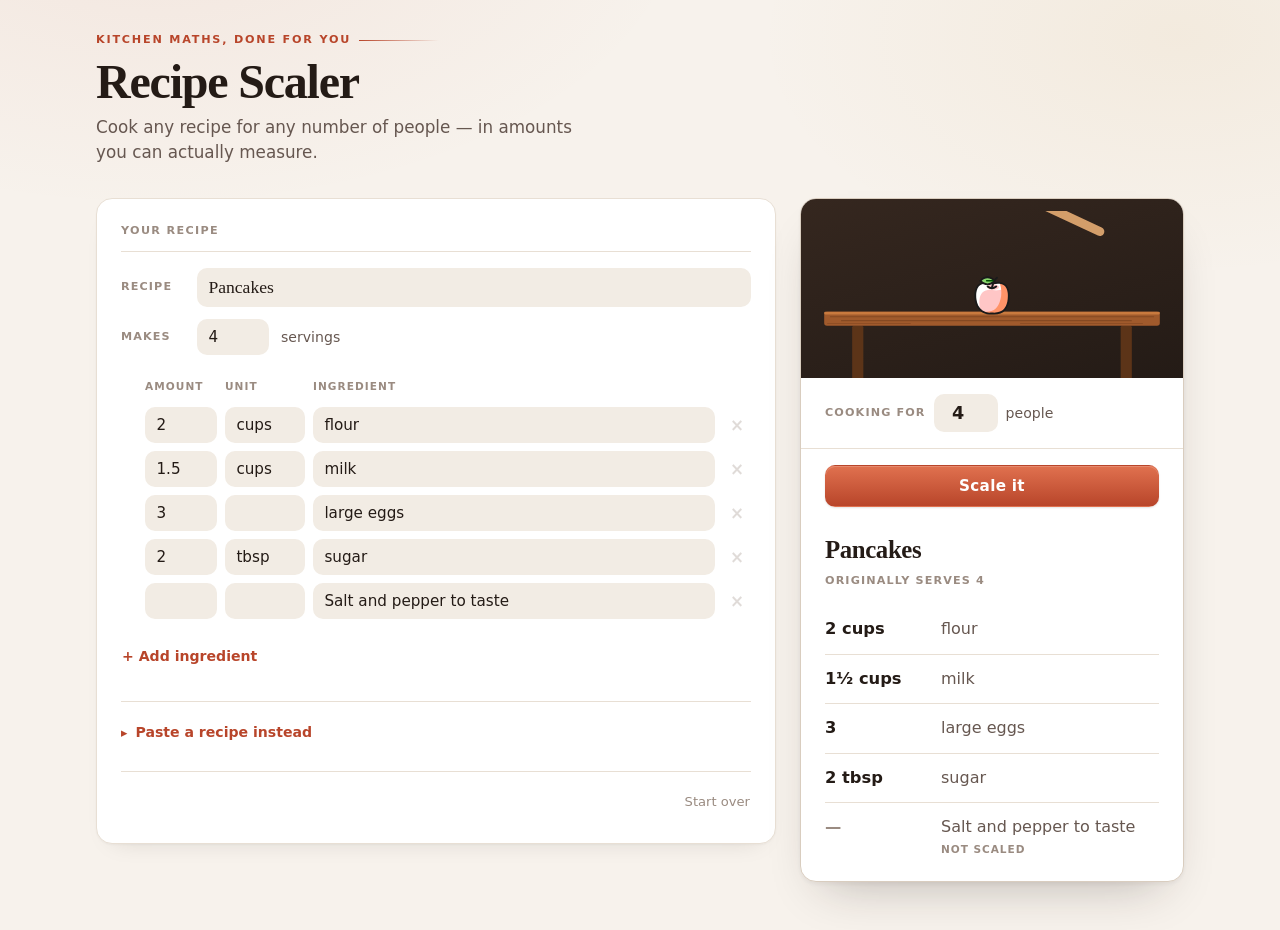
==== index.html @ b58b90b7 "Add scale animation and richer styling" ====
<!DOCTYPE html>
<html lang="en">
  <head>
    <meta charset="UTF-8" />
    <!-- Tells phones to use their real screen width instead of pretending to be a desktop -->
    <meta name="viewport" content="width=device-width, initial-scale=1.0" />
    <title>Recipe Scaler</title>
    <link rel="stylesheet" href="style.css" />
  </head>

  <body>
    <header class="page-header">
      <p class="eyebrow">Kitchen maths, done for you</p>
      <h1>Recipe Scaler</h1>
      <p class="lede">
        Cook any recipe for any number of people — in amounts you can actually measure.
      </p>
    </header>

    <!-- Two columns on a wide screen: the recipe you're editing on the left,
         the scaled result on the right where it stays in view while you type.
         Stacks to one column on a phone. -->
    <main class="workspace">
      <!-- ============ LEFT: the recipe you're working on ============ -->
      <div class="column-work">
        <section id="editor" class="panel">
          <div class="panel-head">
            <h2 class="section-label">Your recipe</h2>
          </div>

          <!-- Filled in by script.js after a paste is read, e.g. "Read 9 of
               10 lines. Check the marked one." Empty until then. -->
          <p id="review-notice"></p>

          <div class="editor-field">
            <label for="recipe-name">Recipe</label>
            <input type="text" id="recipe-name" placeholder="Untitled recipe" />
          </div>

          <div class="editor-field">
            <label for="recipe-servings">Makes</label>
            <input type="number" id="recipe-servings" min="1" />
            <span class="field-suffix">servings</span>
            <!-- Chunk 10: filled in by script.js when this box is blank, zero,
                 negative, or not a number. Empty the rest of the time. -->
            <span id="recipe-servings-message" class="field-message"></span>
          </div>

          <!-- Column headings for the rows script.js draws below. Static
               markup because they never change, while the rows themselves get
               redrawn constantly. aria-hidden because every generated input
               carries its own aria-label. -->
          <div class="ingredient-heads" aria-hidden="true">
            <span>Amount</span>
            <span>Unit</span>
            <span>Ingredient</span>
          </div>

          <!-- Filled in by script.js with one row per ingredient -->
          <div id="ingredient-rows"></div>

          <button type="button" id="add-ingredient-button" class="button-quiet">
            + Add ingredient
          </button>

          <!-- Region 1 in PLAN.md's flow, folded away by default. It used to
               be a large permanently-open textarea at the top of the page —
               the biggest and emptiest thing on screen, above the content it
               feeds. <details> is plain HTML, so this needs no JavaScript. -->
          <details class="paste-drawer" id="paste-area">
            <summary>Paste a recipe instead</summary>
            <div class="paste-drawer-body">
              <p class="hint">
                Paste an ingredient list and each line becomes a row above.
                Anything it can't read is flagged, never dropped.
              </p>
              <textarea
                id="paste-textarea"
                rows="7"
                placeholder="2 cups flour&#10;1 1/2 cups whole milk&#10;3 large eggs&#10;Salt and pepper to taste"
              ></textarea>
              <div class="paste-buttons">
                <!-- "Read recipe" is the primary action. "Paste from
                     clipboard" is only a shortcut and may not work at all
                     over file://, so it deliberately looks secondary. -->
                <button type="button" id="read-recipe-button">Read recipe</button>
                <button type="button" id="paste-button" class="button-secondary">
                  Paste from clipboard
                </button>
              </div>
            </div>
          </details>

          <!-- Deliberately last and styled quietly: the one irreversible
               action on the page shouldn't sit where the eye lands first. -->
          <div class="danger-zone">
            <button type="button" id="reset-button" class="button-danger">
              Start over
            </button>
          </div>
        </section>
      </div>

      <!-- ============ RIGHT: the scaled result ============ -->
      <div class="column-result">
        <section id="scale-output" class="panel panel-result">
          <!-- ---------- The animated scene ----------
               One apple on a table becomes a tableful. It's the app's whole
               idea in one picture, and it plays when "Scale it" is pressed.

               Everything below is plain SVG plus CSS keyframes — no
               animation library. The original sketch for this used GSAP from
               a CDN, but CLAUDE.md rules out frameworks precisely because
               every line has to be explainable out loud, and a timeline
               library would be a black box. The moving parts are just three
               keyframe animations (pop, flash, stir) started by adding one
               class; see .is-scaling in style.css.

               --i on each apple is its position in the stagger. CSS
               multiplies it by a step to work out that apple's delay, so the
               table fills in one by one rather than all at once. -->
          <div class="result-stage" aria-hidden="true">
            <svg viewBox="80 140 640 300" class="scene" role="presentation">
              <defs>
                <!-- Artwork only. These path strings are the drawn shape of
                     an apple — nothing here is logic. -->
                <g id="apple">
                  <g transform="scale(0.08) translate(-518, -764)">
                    <path d="M543.74 255c210.2-42.94 322.79 28.73 346.37 214C904.38 652.15 874 930.76 563 930.76q-35.73-0.9-108.27 0C178.08 903 132.15 652.15 146.43 469 170 283.73 282.6 212.06 492.8 255c5.86 1.49 15.78 1.55 20.37 0 14.83 1.54 24.71 1.48 30.57 0z" fill="#FFFFFF" />
                    <path d="M885.45 439.64q2.73 14.16 4.66 29.34C904.38 652.15 874 930.76 563 930.76q-35.73-0.9-108.27 0c-88.34-8.86-153.15-40.47-200-85.36-20.43-72.24-23.51-150.22-18.17-218.74 23.58-185.26 136.17-256.93 346.37-214 5.86 1.49 15.78 1.55 20.37 0 14.78 1.55 24.7 1.49 30.56 0 110.33-22.54 193.77-13.5 251.57 27z" fill="#FFC6C6" />
                    <path d="M687.43 244.66c118.81 12.08 185.2 87 202.68 224.32C904.38 652.15 874 930.76 563 930.76q-35.73-0.9-108.27 0c-58-5.82-105.92-21.46-145.22-44.24 223.8 24.26 333.76-44.77 395.87-262.59 32.82-115.12 28.75-256-18-379.27z" fill="#FF9368" />
                    <path d="M405.59 339.46a135.21 61.95 0 1 0 270.42 0 135.21 61.95 0 1 0-270.42 0Z" fill="#FFC6C6" />
                    <path d="M453.84 951.26l-1.15-0.12c-68.87-6.91-128.3-27.68-176.65-61.74C233 859 198.34 818 173.14 767.27c-50.37-101.34-53.43-219-47.13-299.87l0.1-1c5.83-45.76 17.1-85.6 33.52-118.42 17-33.9 39.88-61.34 68.11-81.56 31.69-22.69 70.78-36.75 116.17-41.8 44.05-4.9 95.52-1.43 153 10.31l0.93 0.21a31.48 31.48 0 0 0 9.21 0.31l3.82-1.29 4.45 0.47c17.13 1.79 22.49 0.75 23.4 0.52l0.93-0.21c57.46-11.74 108.94-15.21 153-10.31 45.39 5 84.47 19.11 116.17 41.8 28.18 20.21 51.13 47.65 68.09 81.57 16.41 32.81 27.69 72.65 33.52 118.42l0.1 1c9.32 119.51 0.32 283.71-95.45 387.23C755.77 918.74 671 951.24 563 951.24h-0.52c-23.45-0.59-59.62-0.59-107.5 0zM518 909.84c18.15 0 33.27 0.15 45.25 0.45 50.49 0 95.42-7.82 133.56-23.18 34.28-13.8 63.95-34.09 88.19-60.3 47.27-51.1 100.32-154.3 84.72-355.73-5.26-41-15.17-76.21-29.45-104.77-13.94-27.88-32.56-50.31-55.27-66.58-25.92-18.56-58.51-30.13-96.85-34.4-39.7-4.42-86.76-1.17-139.87 9.65-8 1.92-18.5 2.15-33.69 0.73a70 70 0 0 1-26.22-0.73c-53.12-10.82-100.18-14.07-139.88-9.65-38.34 4.26-70.93 15.84-96.85 34.4-22.76 16.3-41.38 38.7-55.33 66.58-14.29 28.56-24.2 63.81-29.45 104.77-3.8 49.11-2.73 96.45 3.17 140.73 6.89 51.73 20.3 97.9 39.85 137.23 47.26 95.07 130 149.31 245.83 161.24 23.58-0.28 44.41-0.44 62.29-0.44z" fill="#1a1a1a" />
                    <path d="M516.59 388.26c-36.82 0-73.57-14.47-109.24-43a22.53 22.53 0 1 1 28.15-35.18c55.32 44.27 106.86 44.27 162.18 0a22.53 22.53 0 1 1 28.15 35.18c-35.66 28.53-72.42 43-109.24 43z" fill="#1a1a1a" />
                    <path d="M518.28 363.59a22.55 22.55 0 0 1-21.66-28.77c32.47-112.64 71.48-185.13 119.27-221.62a22.53 22.53 0 1 1 27.35 35.8c-39.27 30-74 96.71-103.32 198.29a22.54 22.54 0 0 1-21.64 16.3z" fill="#1a1a1a" />
                    <path d="M412.75 277.52q87.12 0 157.75-78.84-70.63-78.84-157.75-78.84T255 198.68q70.62 78.84 157.75 78.84z" fill="#89D66D" />
                    <path d="M416.86 298c-63.88 0-122.09-28.82-173-85.66l-12.24-13.67L243.85 185c50.92-56.84 109.12-85.65 173-85.65s122.09 28.82 173 85.65l12.24 13.67-12.24 13.67C538.95 269.18 480.74 298 416.86 298z m-129.48-99.32c17.84 17.55 36.49 31.25 55.63 40.81a164.13 164.13 0 0 0 147.69 0c19.14-9.57 37.79-23.26 55.63-40.81-17.84-17.55-36.49-31.25-55.63-40.81a164.13 164.13 0 0 0-147.69 0c-19.13 9.56-37.79 23.25-55.63 40.81z" fill="#1a1a1a" />
                    <path d="M396.72 182.16h143.35a15.36 15.36 0 0 1 15.36 15.36 15.36 15.36 0 0 1-15.36 15.36H396.72a15.36 15.36 0 0 1-15.36-15.36 15.36 15.36 0 0 1 15.36-15.36z" fill="#015200" />
                  </g>
                </g>

                <!-- A four-pointed sparkle, drawn with curves so the points
                     taper rather than coming to hard corners. -->
                <g id="sparkle-asset">
                  <path d="M 0,-15 Q 2,-2 15,0 Q 2,2 0,15 Q -2,2 -15,0 Q -2,-2 0,-15 Z" fill="#F5C24C" />
                </g>
              </defs>

              <!-- The table the apples sit on -->
              <g id="table">
                <rect x="150" y="345" width="20" height="100" rx="3" fill="#5c3418" />
                <rect x="630" y="345" width="20" height="100" rx="3" fill="#5c3418" />
                <rect x="100" y="320" width="600" height="25" rx="5" fill="#a05a2c" />
                <rect x="110" y="328" width="580" height="2" rx="1" fill="#733e1c" opacity="0.6" />
                <rect x="130" y="335" width="520" height="2" rx="1" fill="#733e1c" opacity="0.6" />
                <rect x="105" y="340" width="150" height="2" rx="1" fill="#733e1c" opacity="0.4" />
                <rect x="450" y="340" width="220" height="2" rx="1" fill="#733e1c" opacity="0.4" />
                <rect x="100" y="320" width="600" height="5" rx="2" fill="#c97a3e" />
              </g>

              <!-- The apples that appear when the recipe is scaled up.
                   Each is two nested groups on purpose: the outer one holds
                   the position (an SVG transform attribute), the inner one is
                   what CSS scales. A CSS transform would otherwise replace
                   the positioning transform outright and stack every apple at
                   the origin. -->
              <g id="cloned-items">
                <g transform="translate(200, 315)"><g class="pop" style="--i: 0"><use href="#apple" /></g></g>
                <g transform="translate(280, 315)"><g class="pop" style="--i: 3"><use href="#apple" /></g></g>
                <g transform="translate(360, 315)"><g class="pop" style="--i: 6"><use href="#apple" /></g></g>
                <g transform="translate(440, 315)"><g class="pop" style="--i: 1"><use href="#apple" /></g></g>
                <g transform="translate(520, 315)"><g class="pop" style="--i: 8"><use href="#apple" /></g></g>
                <g transform="translate(600, 315)"><g class="pop" style="--i: 4"><use href="#apple" /></g></g>
                <g transform="translate(240, 280)"><g class="pop" style="--i: 9"><use href="#apple" /></g></g>
                <g transform="translate(320, 280)"><g class="pop" style="--i: 2"><use href="#apple" /></g></g>
                <g transform="translate(480, 280)"><g class="pop" style="--i: 7"><use href="#apple" /></g></g>
                <g transform="translate(560, 280)"><g class="pop" style="--i: 5"><use href="#apple" /></g></g>
              </g>

              <!-- Sparkles, scattered above the table -->
              <g id="sparkles-container">
                <g transform="translate(250, 220)"><g class="sparkle" style="--i: 0"><use href="#sparkle-asset" /></g></g>
                <g transform="translate(350, 180)"><g class="sparkle" style="--i: 3"><use href="#sparkle-asset" /></g></g>
                <g transform="translate(450, 200)"><g class="sparkle" style="--i: 1"><use href="#sparkle-asset" /></g></g>
                <g transform="translate(550, 170)"><g class="sparkle" style="--i: 4"><use href="#sparkle-asset" /></g></g>
                <g transform="translate(310, 250)"><g class="sparkle" style="--i: 2"><use href="#sparkle-asset" /></g></g>
              </g>

              <!-- The one apple that's always there, before any scaling -->
              <g transform="translate(400, 310)">
                <use href="#apple" />
              </g>

              <!-- The spoon that swings across as the apples appear -->
              <g transform="translate(600, 180)">
                <g class="stir">
                  <rect x="-180" y="-8" width="180" height="16" rx="8" fill="#d39e6a" />
                  <ellipse cx="-200" cy="0" rx="35" ry="22" fill="#c48b56" />
                  <ellipse cx="-200" cy="0" rx="25" ry="14" fill="#a67142" />
                </g>
              </g>
            </svg>
          </div>

          <div class="scale-control">
            <label for="servings-wanted">Cooking for</label>
            <input type="number" id="servings-wanted" value="4" min="1" />
            <span class="field-suffix">people</span>
            <!-- Filled in by script.js with something like "×1.5", and left
                 empty when the multiplier is exactly 1. -->
            <span id="multiplier-display"></span>
          </div>

          <!-- Chunk 10: filled in by script.js when the box above is blank,
               zero, negative, or not a number. Empty the rest of the time. -->
          <p id="servings-wanted-message" class="field-message"></p>

          <!-- Amounts already update live as you type. This replays the
               scene and re-deals the list, so there's a deliberate moment
               where the change is shown rather than just happening. -->
          <div class="scale-action">
            <button type="button" id="scale-button">Scale it</button>
          </div>

          <!-- Starts empty on purpose. script.js fills this in. -->
          <div id="recipe"></div>
        </section>
      </div>
    </main>

    <!-- Loaded at the end of the body so the HTML above already exists when the script runs -->
    <script src="script.js"></script>
  </body>
</html>
---- style.css ----
/* ============================================================
   Recipe Scaler
   ------------------------------------------------------------
   Design intent: a warm editorial kitchen tool.

   Four ideas drive the sheet:

   1. The result is the product. It gets its own column, stays in
      view while you edit, and carries the most weight on the page.
   2. Chrome recedes. Inputs are filled rather than outlined, so
      twenty boxes don't shout at once.
   3. Colour means something. Terracotta is for the primary action
      and the live result. Everything structural is warm neutral,
      so the accent still registers when it appears.
   4. The scale animation is CSS only. No animation library — see
      the ANIMATION section at the bottom.
   ============================================================ */

:root {
  /* --- Ink: warm near-black, never a cold grey --- */
  --ink: #241b16;
  --ink-2: #665750;
  --ink-3: #9a8b81;

  /* --- Surfaces --- */
  --paper: #f7f2ec;
  --surface: #ffffff;
  --fill: #f2ece4;
  --fill-hover: #ece4da;

  /* --- The dark panel the animation plays on --- */
  --stage: #241b16;
  --stage-2: #35271f;

  /* --- Structure --- */
  --hairline: #e8dfd4;
  --hairline-2: #d9cdbf;

  /* --- Accent --- */
  --accent: #b8452a;
  --accent-deep: #93341e;
  --accent-glow: #e0714f;
  --accent-wash: #f9e8e2;

  /* --- Flag: a parser line needing a look. Amber, never red. --- */
  --flag: #bb8626;
  --flag-wash: #fdf5e6;
  --flag-ink: #77521a;

  /* --- Type --- */
  --serif: "Iowan Old Style", Georgia, "Times New Roman", serif;
  --sans: system-ui, -apple-system, "Segoe UI", Roboto, sans-serif;
  --mono: ui-monospace, "SF Mono", Menlo, Consolas, monospace;

  /* --- Rhythm --- */
  --s1: 0.25rem;
  --s2: 0.5rem;
  --s3: 0.75rem;
  --s4: 1rem;
  --s5: 1.5rem;
  --s6: 2rem;
  --s7: 3rem;

  --r: 10px;
  --r-lg: 16px;
}

*,
*::before,
*::after {
  box-sizing: border-box;
}

body {
  margin: 0;
  padding: var(--s6) var(--s5) var(--s7);
  font-family: var(--sans);
  font-size: 1rem;
  line-height: 1.5;
  color: var(--ink);
  /* Two very soft washes over the paper colour, so the background
     has some depth instead of reading as one flat fill. */
  background:
    radial-gradient(900px 500px at 12% -10%, rgba(184, 69, 42, 0.07), transparent 60%),
    radial-gradient(700px 400px at 92% 4%, rgba(187, 134, 38, 0.07), transparent 60%),
    var(--paper);
  background-attachment: fixed;
  min-height: 100vh;
  -webkit-font-smoothing: antialiased;
  text-rendering: optimizeLegibility;
}

/* ---------- Header ----------
   Left aligned to the workspace. Centred headings over
   left-aligned content is a common tell of a page that was styled
   rather than designed. */

.page-header {
  max-width: 68rem;
  margin: 0 auto var(--s6);
}

.eyebrow {
  margin: 0 0 var(--s2);
  font-size: 0.7rem;
  font-weight: 700;
  letter-spacing: 0.16em;
  text-transform: uppercase;
  color: var(--accent);
  display: flex;
  align-items: center;
  gap: var(--s2);
}

/* A short rule beside the eyebrow — a small piece of structure
   that makes the header feel composed rather than stacked. */
.eyebrow::after {
  content: "";
  flex: 1;
  max-width: 5rem;
  height: 1px;
  background: linear-gradient(to right, var(--accent), transparent);
}

h1 {
  font-family: var(--serif);
  font-size: clamp(2.1rem, 5vw, 3rem);
  font-weight: 600;
  letter-spacing: -0.025em;
  line-height: 1.05;
  color: var(--ink);
  margin: 0 0 var(--s2);
}

.lede {
  margin: 0;
  color: var(--ink-2);
  font-size: 1.05rem;
  max-width: 32rem;
}

/* ============================================================
   WORKSPACE
   ============================================================ */

.workspace {
  max-width: 68rem;
  margin: 0 auto;
  display: grid;
  grid-template-columns: minmax(0, 1fr) 24rem;
  gap: var(--s5);
  align-items: start;
}

.panel {
  background: var(--surface);
  border: 1px solid var(--hairline);
  border-radius: var(--r-lg);
  padding: var(--s5);
  box-shadow: 0 1px 2px rgba(36, 27, 22, 0.03),
    0 12px 24px -18px rgba(36, 27, 22, 0.18);
}

.section-label {
  font-family: var(--sans);
  font-size: 0.7rem;
  font-weight: 700;
  letter-spacing: 0.12em;
  text-transform: uppercase;
  color: var(--ink-3);
  margin: 0;
}

.panel-head {
  display: flex;
  align-items: baseline;
  justify-content: space-between;
  gap: var(--s3);
  margin-bottom: var(--s4);
  padding-bottom: var(--s3);
  border-bottom: 1px solid var(--hairline);
}

/* ============================================================
   FORM CONTROLS — filled, not outlined
   ============================================================ */

input[type="text"],
input[type="number"],
textarea {
  font-family: inherit;
  font-size: 0.95rem;
  color: var(--ink);
  background: var(--fill);
  border: 1px solid transparent;
  border-radius: var(--r);
  padding: 0.5rem 0.65rem;
  transition: background-color 0.14s ease, border-color 0.14s ease,
    box-shadow 0.14s ease;
}

input[type="text"]:hover,
input[type="number"]:hover,
textarea:hover {
  background: var(--fill-hover);
}

input:focus,
textarea:focus {
  outline: none;
  background: var(--surface);
  border-color: var(--accent);
  box-shadow: 0 0 0 3px var(--accent-wash);
}

::placeholder {
  color: var(--ink-3);
  opacity: 1;
}

/* ============================================================
   BUTTONS — four weights, so intent reads at a glance
   ============================================================ */

button {
  font-family: inherit;
  font-size: 0.9rem;
  font-weight: 600;
  border-radius: var(--r);
  border: 1px solid transparent;
  padding: 0.55rem 1rem;
  cursor: pointer;
  color: #fff;
  background: linear-gradient(180deg, var(--accent-glow), var(--accent));
  box-shadow: 0 1px 2px rgba(36, 27, 22, 0.12),
    inset 0 1px 0 rgba(255, 255, 255, 0.18);
  min-height: 42px;
  transition: filter 0.14s ease, transform 0.08s ease, background 0.14s ease,
    color 0.14s ease, border-color 0.14s ease;
}

button:hover {
  filter: brightness(0.94);
}

/* A press that moves. Small, but it makes the whole page feel
   responsive rather than static. */
button:active {
  transform: translateY(1px);
}

button:focus-visible {
  outline: none;
  box-shadow: 0 0 0 3px var(--accent-wash);
}

.button-secondary {
  background: transparent;
  color: var(--ink-2);
  border-color: var(--hairline-2);
  box-shadow: none;
}

.button-secondary:hover {
  background: var(--fill);
  color: var(--ink);
  filter: none;
}

.button-quiet {
  background: transparent;
  color: var(--accent);
  border-color: transparent;
  padding-inline: 0;
  font-size: 0.88rem;
  box-shadow: none;
}

.button-quiet:hover {
  background: transparent;
  filter: none;
  color: var(--accent-deep);
  text-decoration: underline;
  text-underline-offset: 3px;
}

.button-danger {
  background: transparent;
  color: var(--ink-3);
  border-color: transparent;
  font-weight: 500;
  font-size: 0.82rem;
  padding-inline: 0;
  min-height: auto;
  box-shadow: none;
}

.button-danger:hover {
  background: transparent;
  filter: none;
  color: var(--accent);
  text-decoration: underline;
  text-underline-offset: 3px;
}

/* ============================================================
   EDITOR
   ============================================================ */

#review-notice {
  margin: 0 0 var(--s4);
  padding: var(--s3);
  background: var(--flag-wash);
  border-left: 3px solid var(--flag);
  border-radius: 0 var(--r) var(--r) 0;
  font-size: 0.88rem;
  color: var(--flag-ink);
}

#review-notice:empty {
  display: none;
}

.editor-field {
  display: flex;
  align-items: center;
  flex-wrap: wrap;
  gap: var(--s3);
  margin-bottom: var(--s3);
}

.editor-field label {
  flex: none;
  width: 4rem;
  font-size: 0.7rem;
  font-weight: 700;
  letter-spacing: 0.1em;
  text-transform: uppercase;
  color: var(--ink-3);
}

#recipe-name {
  flex: 1;
  min-width: 10rem;
  font-family: var(--serif);
  font-size: 1.1rem;
}

#recipe-servings {
  width: 4.5rem;
}

.field-suffix {
  font-size: 0.88rem;
  color: var(--ink-2);
}

.field-message {
  font-size: 0.85rem;
  color: var(--flag-ink);
  flex-basis: 100%;
  margin: 0;
}

.field-message:empty {
  display: none;
}

/* ---------- Ingredient rows ----------
   Five columns: a gutter for the flag, then amount / unit /
   ingredient / delete. Each child is placed into an explicit
   column rather than left to auto-flow, because script.js appends
   the flag mark after the delete button — with auto-flow it would
   land in a sixth cell and wrap onto its own line. */

.ingredient-heads,
.ingredient-row {
  display: grid;
  grid-template-columns: 1rem 4.5rem 5rem minmax(0, 1fr) 1.75rem;
  gap: var(--s2);
  align-items: center;
}

.ingredient-heads {
  margin: var(--s5) 0 var(--s2);
  font-size: 0.66rem;
  font-weight: 700;
  letter-spacing: 0.1em;
  text-transform: uppercase;
  color: var(--ink-3);
}

.ingredient-heads span:nth-child(1) { grid-column: 2; }
.ingredient-heads span:nth-child(2) { grid-column: 3; }
.ingredient-heads span:nth-child(3) { grid-column: 4; }

.ingredient-row {
  padding: var(--s1) 0;
  border-radius: var(--r);
}

.ingredient-row .amount-input { grid-column: 2; }
.ingredient-row .unit-input   { grid-column: 3; }
.ingredient-row .name-input   { grid-column: 4; }
.ingredient-row > button      { grid-column: 5; }
.ingredient-row .unparsed-mark { grid-column: 1; grid-row: 1; }

.ingredient-row input {
  width: 100%;
}

/* On a wide screen the column headings already label these fields,
   so placeholders are redundant — and grey text in an
   intentionally empty amount box (a "to taste" line) reads as an
   unfilled required field, which looks like an error. Hidden here,
   shown again on narrow screens where the headings are gone. */
@media (min-width: 761px) {
  .ingredient-row input::placeholder {
    color: transparent;
  }
}

.unparsed-row {
  background: var(--flag-wash);
}

.unparsed-mark {
  color: var(--flag);
  font-size: 0.9rem;
  text-align: center;
  cursor: default;
}

/* Delete stays faint until the row is hovered, so five ×'s don't
   compete with the fields they sit beside. */
.ingredient-row > button {
  background: none;
  color: var(--ink-3);
  border: none;
  box-shadow: none;
  font-size: 1.05rem;
  line-height: 1;
  padding: 0;
  min-height: 1.75rem;
  height: 1.75rem;
  width: 1.75rem;
  border-radius: 50%;
  opacity: 0.3;
  transition: opacity 0.14s ease, background-color 0.14s ease, color 0.14s ease;
}

.ingredient-row:hover > button,
.ingredient-row > button:focus-visible {
  opacity: 1;
}

.ingredient-row > button:hover {
  background: var(--accent-wash);
  color: var(--accent);
  filter: none;
}

#add-ingredient-button {
  margin-top: var(--s3);
}

/* ---------- Paste drawer ---------- */

.paste-drawer {
  margin-top: var(--s5);
  border-top: 1px solid var(--hairline);
  padding-top: var(--s4);
}

.paste-drawer > summary {
  cursor: pointer;
  font-size: 0.88rem;
  font-weight: 600;
  color: var(--accent);
  list-style: none;
  display: flex;
  align-items: center;
  gap: var(--s2);
  padding: var(--s1) 0;
}

.paste-drawer > summary::-webkit-details-marker {
  display: none;
}

.paste-drawer > summary::before {
  content: "▸";
  font-size: 0.8rem;
  transition: transform 0.16s ease;
}

.paste-drawer[open] > summary::before {
  transform: rotate(90deg);
}

.paste-drawer-body {
  padding-top: var(--s3);
}

.hint {
  margin: 0 0 var(--s3);
  font-size: 0.85rem;
  color: var(--ink-2);
}

#paste-textarea {
  display: block;
  width: 100%;
  min-height: 8rem;
  resize: vertical;
  line-height: 1.55;
  font-family: var(--mono);
  font-size: 0.85rem;
}

.paste-buttons {
  display: flex;
  flex-wrap: wrap;
  gap: var(--s2);
  margin-top: var(--s3);
}

.danger-zone {
  margin-top: var(--s5);
  padding-top: var(--s3);
  border-top: 1px solid var(--hairline);
  text-align: right;
}

/* ============================================================
   RESULT — the hero
   ============================================================ */

.column-result {
  position: sticky;
  top: var(--s5);
}

.panel-result {
  padding: 0;
  overflow: hidden;
  border-color: var(--hairline-2);
  box-shadow: 0 2px 4px rgba(36, 27, 22, 0.05),
    0 24px 48px -24px rgba(36, 27, 22, 0.3);
}

/* ---------- The animated scene ---------- */

.result-stage {
  background: linear-gradient(165deg, var(--stage-2), var(--stage));
  padding: var(--s3) var(--s3) 0;
  /* The table legs run off the bottom edge rather than floating,
     which sits the scene in the panel instead of on it. */
  overflow: hidden;
}

.scene {
  display: block;
  width: 100%;
  height: auto;
}

.scale-control {
  display: flex;
  align-items: center;
  flex-wrap: wrap;
  gap: var(--s2);
  padding: var(--s4) var(--s5);
  background: var(--surface);
  border-bottom: 1px solid var(--hairline);
}

.scale-control label {
  font-size: 0.7rem;
  font-weight: 700;
  letter-spacing: 0.1em;
  text-transform: uppercase;
  color: var(--ink-3);
}

#servings-wanted {
  width: 4rem;
  font-size: 1.1rem;
  font-weight: 600;
  text-align: center;
  background: var(--fill);
}

/* The one number on the page that earns the accent colour. */
#multiplier-display {
  margin-left: auto;
  font-family: var(--serif);
  font-size: 1.15rem;
  font-weight: 600;
  color: var(--accent);
}

#multiplier-display:empty {
  display: none;
}

#servings-wanted-message {
  padding: 0 var(--s5) var(--s3);
}

.scale-action {
  padding: var(--s4) var(--s5) 0;
}

#scale-button {
  width: 100%;
  font-size: 0.95rem;
  letter-spacing: 0.02em;
}

#recipe {
  padding: var(--s5);
}

#recipe h2 {
  font-family: var(--serif);
  font-size: 1.55rem;
  font-weight: 600;
  letter-spacing: -0.015em;
  color: var(--ink);
  margin: 0 0 var(--s1);
}

#recipe > p {
  margin: 0 0 var(--s4);
  font-size: 0.7rem;
  font-weight: 700;
  letter-spacing: 0.1em;
  text-transform: uppercase;
  color: var(--ink-3);
}

#recipe ul {
  list-style: none;
  margin: 0;
  padding: 0;
}

/* Quantity in its own fixed column so every amount lines up down a
   straight edge — the numbers are what you scan for mid-cook. No
   boxes, no borders: you read this, you don't fill it in. */

#recipe li {
  display: grid;
  grid-template-columns: 6.5rem minmax(0, 1fr);
  gap: var(--s3);
  align-items: baseline;
  padding: var(--s3) 0;
  border-bottom: 1px solid var(--hairline);
}

#recipe li:last-child {
  border-bottom: none;
  padding-bottom: 0;
}

#recipe .qty {
  font-weight: 700;
  font-size: 1.02rem;
  color: var(--ink);
  /* Even-width digits, so numbers in adjacent rows stack. */
  font-variant-numeric: tabular-nums;
}

#recipe .qty:empty::before {
  /* Keeps the column from collapsing on lines with nothing to
     measure, so the ingredient names stay aligned. */
  content: "—";
  color: var(--ink-3);
}

#recipe .ing {
  font-size: 1rem;
  color: var(--ink-2);
}

.not-scaled-note {
  display: block;
  font-size: 0.66rem;
  font-weight: 700;
  letter-spacing: 0.09em;
  text-transform: uppercase;
  color: var(--ink-3);
  margin-top: 0.15rem;
}

.empty-state-message {
  margin: 0;
  padding: var(--s6) var(--s4);
  color: var(--ink-3);
  text-align: center;
  font-size: 0.9rem;
}

/* ============================================================
   ANIMATION
   ------------------------------------------------------------
   Plain CSS keyframes, no animation library. script.js adds the
   class .is-scaling to #scale-output and takes it off again about
   1.8s later; everything below hangs off that one class.

   Each animated element carries a --i (its position in the
   stagger) set in the markup. CSS can't count elements itself, so
   the number is multiplied by a step here to work out that
   element's delay.

   Resting state comes first: apples and sparkles are invisible
   until the button is pressed, and the spoon sits raised.
   ============================================================ */

/* transform-box: fill-box makes percentage transform-origins
   resolve against the element's own box rather than the whole SVG
   canvas, which is what lets each apple scale about its own
   centre instead of flying in from the corner. */
.pop,
.sparkle,
.stir {
  transform-box: fill-box;
  transform-origin: center;
}

.pop,
.sparkle {
  opacity: 0;
  transform: scale(0);
}

.stir {
  transform-origin: right center;
  transform: rotate(25deg);
}

/* One apple springing onto the table. The overshoot past 1 is
   what gives it weight — it lands, rather than simply appearing. */
@keyframes apple-pop {
  0% {
    opacity: 0;
    transform: scale(0);
  }
  60% {
    opacity: 1;
    transform: scale(1.18);
  }
  100% {
    opacity: 1;
    transform: scale(1);
  }
}

/* A sparkle flashing on and straight back off, turning a quarter
   turn as it goes. */
@keyframes sparkle-flash {
  0% {
    opacity: 0;
    transform: scale(0) rotate(0deg);
  }
  45% {
    opacity: 1;
    transform: scale(1.3) rotate(60deg);
  }
  100% {
    opacity: 0;
    transform: scale(0) rotate(90deg);
  }
}

/* The spoon sweeping down across the table and settling. */
@keyframes spoon-stir {
  0% {
    transform: rotate(25deg);
  }
  35% {
    transform: rotate(-20deg);
  }
  70% {
    transform: rotate(-4deg);
  }
  100% {
    transform: rotate(-10deg);
  }
}

/* Each ingredient line dealt in from slightly below. */
@keyframes row-deal {
  0% {
    opacity: 0;
    transform: translateY(8px);
  }
  100% {
    opacity: 1;
    transform: translateY(0);
  }
}

/* A single pulse of light around the panel as it lands. */
@keyframes panel-flash {
  0% {
    box-shadow: 0 2px 4px rgba(36, 27, 22, 0.05),
      0 24px 48px -24px rgba(36, 27, 22, 0.3),
      0 0 0 0 rgba(184, 69, 42, 0.35);
  }
  40% {
    box-shadow: 0 2px 4px rgba(36, 27, 22, 0.05),
      0 24px 48px -24px rgba(36, 27, 22, 0.3),
      0 0 0 8px rgba(184, 69, 42, 0);
  }
  100% {
    box-shadow: 0 2px 4px rgba(36, 27, 22, 0.05),
      0 24px 48px -24px rgba(36, 27, 22, 0.3),
      0 0 0 0 rgba(184, 69, 42, 0);
  }
}

/* ---------- What runs when the button is pressed ---------- */

.is-scaling {
  animation: panel-flash 0.9s ease-out;
}

.is-scaling .stir {
  animation: spoon-stir 1.1s cubic-bezier(0.34, 1.3, 0.64, 1) forwards;
}

.is-scaling .pop {
  /* 0.24s of movement, each apple starting 55ms after the last. */
  animation: apple-pop 0.24s cubic-bezier(0.34, 1.56, 0.64, 1) forwards;
  animation-delay: calc(0.2s + var(--i) * 0.055s);
}

.is-scaling .sparkle {
  animation: sparkle-flash 0.42s ease-out forwards;
  animation-delay: calc(0.45s + var(--i) * 0.1s);
}

.is-scaling #recipe li {
  animation: row-deal 0.34s ease-out backwards;
  animation-delay: calc(0.5s + var(--i) * 0.06s);
}

/* ---------- Respecting a system preference ----------
   Some people get motion sick, and every operating system has a
   "reduce motion" setting for exactly that. Honouring it costs
   nothing: the apples still appear, they just stop moving. */

@media (prefers-reduced-motion: reduce) {
  .is-scaling .stir,
  .is-scaling .pop,
  .is-scaling .sparkle,
  .is-scaling #recipe li,
  .is-scaling {
    animation: none;
  }

  .is-scaling .pop {
    opacity: 1;
    transform: scale(1);
  }

  button:active {
    transform: none;
  }
}

/* ============================================================
   NARROW SCREENS
   ============================================================ */

@media (max-width: 980px) {
  .workspace {
    grid-template-columns: minmax(0, 1fr);
  }

  /* On a short viewport a pinned panel would eat most of the
     screen, so it stops being sticky. */
  .column-result {
    position: static;
  }
}

@media (max-width: 760px) {
  body {
    padding: var(--s5) var(--s4) var(--s6);
  }

  .panel {
    padding: var(--s4);
    border-radius: var(--r);
  }

  .panel-result {
    padding: 0;
  }

  .scale-control,
  #recipe,
  .scale-action {
    padding-left: var(--s4);
    padding-right: var(--s4);
  }

  #servings-wanted-message {
    padding-left: var(--s4);
    padding-right: var(--s4);
  }

  /* Column headings can't label fields that are no longer in
     columns, so they go and the placeholders take over. */
  .ingredient-heads {
    display: none;
  }

  .ingredient-row {
    grid-template-columns: 1fr 1fr 1.75rem;
    grid-template-areas:
      "amount unit delete"
      "name   name delete";
    gap: var(--s2);
    padding: var(--s3);
    margin-bottom: var(--s2);
    background: var(--paper);
  }

  .ingredient-row .amount-input { grid-area: amount; }
  .ingredient-row .unit-input   { grid-area: unit; }
  .ingredient-row .name-input   { grid-area: name; }

  .ingredient-row > button {
    grid-area: delete;
    align-self: center;
    /* No hover on a touchscreen, so delete is always visible. */
    opacity: 1;
  }

  .ingredient-row .unparsed-mark {
    grid-column: 1 / -1;
    grid-row: auto;
    text-align: left;
  }

  .editor-field label {
    width: 100%;
  }

  #recipe li {
    grid-template-columns: 5.5rem minmax(0, 1fr);
  }
}
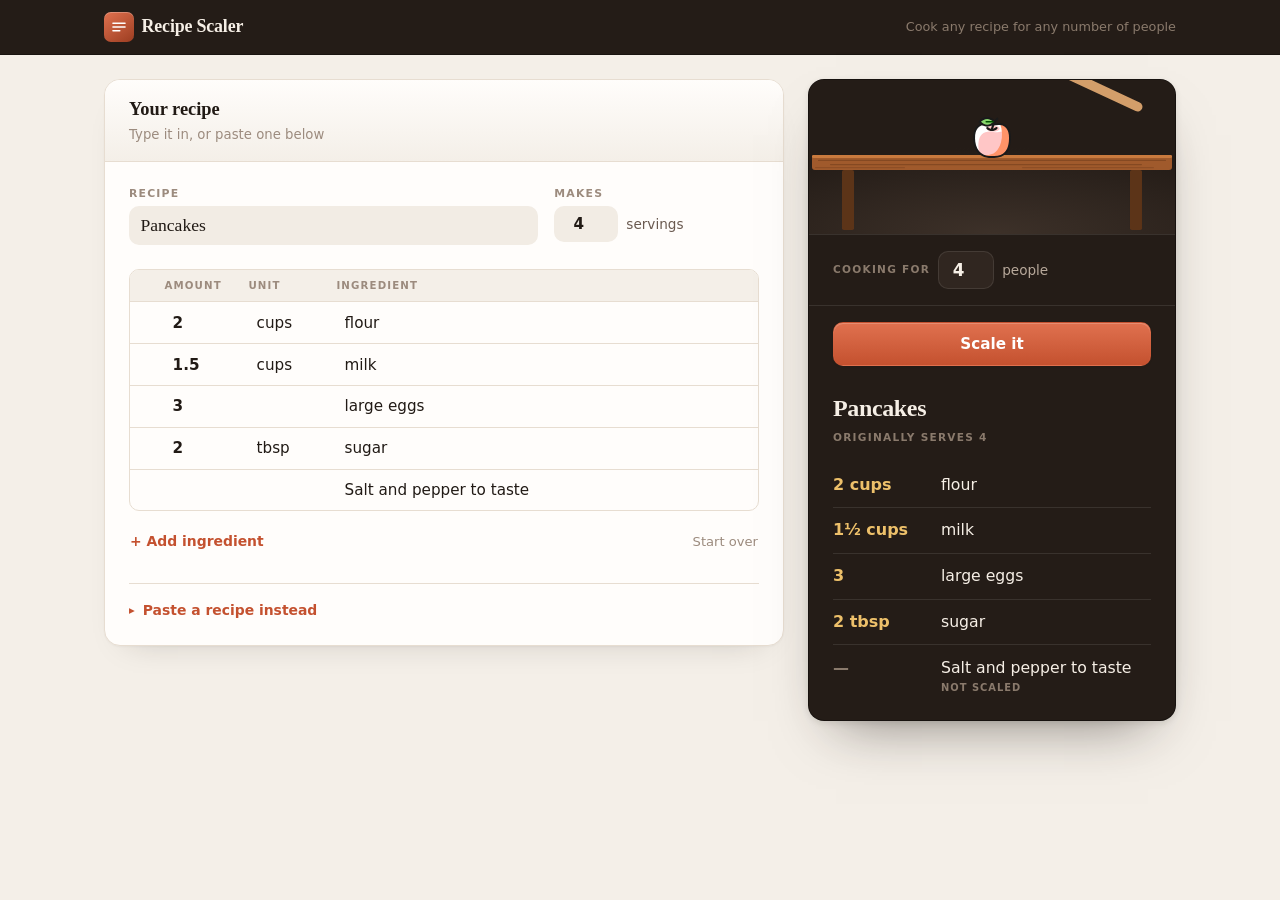
==== commit 8ee1dc6e: "Rebuild interface as app shell" ====
--- a/index.html
+++ b/index.html
@@ -9,77 +9,105 @@
   </head>
 
   <body>
-    <header class="page-header">
-      <p class="eyebrow">Kitchen maths, done for you</p>
-      <h1>Recipe Scaler</h1>
-      <p class="lede">
-        Cook any recipe for any number of people — in amounts you can actually measure.
-      </p>
+    <!-- The app bar. Frames the page as an application rather than a
+         document with form fields on it, and gives the dark recipe card
+         below something to belong to. -->
+    <header class="appbar">
+      <div class="appbar-inner">
+        <div class="brand">
+          <span class="brand-mark" aria-hidden="true">
+            <svg viewBox="0 0 24 24" width="18" height="18" role="presentation">
+              <path
+                d="M4 7h16M4 12h16M4 17h9"
+                stroke="currentColor"
+                stroke-width="2.2"
+                stroke-linecap="round"
+                fill="none"
+              />
+            </svg>
+          </span>
+          <span class="brand-name">Recipe Scaler</span>
+        </div>
+        <p class="appbar-note">Cook any recipe for any number of people</p>
+      </div>
     </header>
 
-    <!-- Two columns on a wide screen: the recipe you're editing on the left,
-         the scaled result on the right where it stays in view while you type.
-         Stacks to one column on a phone. -->
     <main class="workspace">
       <!-- ============ LEFT: the recipe you're working on ============ -->
-      <div class="column-work">
-        <section id="editor" class="panel">
-          <div class="panel-head">
-            <h2 class="section-label">Your recipe</h2>
-          </div>
-
+      <section id="editor" class="card card-editor">
+        <div class="card-head">
+          <div>
+            <h2 class="card-title">Your recipe</h2>
+            <p class="card-sub">Type it in, or paste one below</p>
+          </div>
+        </div>
+
+        <div class="card-body">
           <!-- Filled in by script.js after a paste is read, e.g. "Read 9 of
                10 lines. Check the marked one." Empty until then. -->
           <p id="review-notice"></p>
 
-          <div class="editor-field">
-            <label for="recipe-name">Recipe</label>
-            <input type="text" id="recipe-name" placeholder="Untitled recipe" />
-          </div>
-
-          <div class="editor-field">
-            <label for="recipe-servings">Makes</label>
-            <input type="number" id="recipe-servings" min="1" />
-            <span class="field-suffix">servings</span>
-            <!-- Chunk 10: filled in by script.js when this box is blank, zero,
-                 negative, or not a number. Empty the rest of the time. -->
-            <span id="recipe-servings-message" class="field-message"></span>
-          </div>
-
-          <!-- Column headings for the rows script.js draws below. Static
-               markup because they never change, while the rows themselves get
-               redrawn constantly. aria-hidden because every generated input
-               carries its own aria-label. -->
-          <div class="ingredient-heads" aria-hidden="true">
-            <span>Amount</span>
-            <span>Unit</span>
-            <span>Ingredient</span>
-          </div>
-
-          <!-- Filled in by script.js with one row per ingredient -->
-          <div id="ingredient-rows"></div>
-
-          <button type="button" id="add-ingredient-button" class="button-quiet">
-            + Add ingredient
-          </button>
+          <div class="meta-grid">
+            <div class="meta-field meta-field-wide">
+              <label for="recipe-name">Recipe</label>
+              <input type="text" id="recipe-name" placeholder="Untitled recipe" />
+            </div>
+
+            <div class="meta-field">
+              <label for="recipe-servings">Makes</label>
+              <div class="stepper">
+                <input type="number" id="recipe-servings" min="1" />
+                <span class="stepper-suffix">servings</span>
+              </div>
+              <!-- Chunk 10: filled in by script.js when this box is blank,
+                   zero, negative, or not a number. Empty otherwise. -->
+              <span id="recipe-servings-message" class="field-message"></span>
+            </div>
+          </div>
+
+          <!-- The ingredient table. A header row plus one row per
+               ingredient, separated by hairlines — the inputs read as table
+               cells rather than twenty floating pills. -->
+          <div class="table">
+            <div class="ingredient-heads" aria-hidden="true">
+              <span>Amount</span>
+              <span>Unit</span>
+              <span>Ingredient</span>
+            </div>
+
+            <!-- Filled in by script.js with one row per ingredient -->
+            <div id="ingredient-rows"></div>
+          </div>
+
+          <div class="table-actions">
+            <button type="button" id="add-ingredient-button" class="button-quiet">
+              <span aria-hidden="true">+</span> Add ingredient
+            </button>
+            <button type="button" id="reset-button" class="button-danger">
+              Start over
+            </button>
+          </div>
 
           <!-- Region 1 in PLAN.md's flow, folded away by default. It used to
                be a large permanently-open textarea at the top of the page —
                the biggest and emptiest thing on screen, above the content it
                feeds. <details> is plain HTML, so this needs no JavaScript. -->
-          <details class="paste-drawer" id="paste-area">
-            <summary>Paste a recipe instead</summary>
-            <div class="paste-drawer-body">
+          <details class="drawer" id="paste-area">
+            <summary>
+              <span class="drawer-caret" aria-hidden="true">▸</span>
+              Paste a recipe instead
+            </summary>
+            <div class="drawer-body">
               <p class="hint">
                 Paste an ingredient list and each line becomes a row above.
                 Anything it can't read is flagged, never dropped.
               </p>
               <textarea
                 id="paste-textarea"
-                rows="7"
+                rows="6"
                 placeholder="2 cups flour&#10;1 1/2 cups whole milk&#10;3 large eggs&#10;Salt and pepper to taste"
               ></textarea>
-              <div class="paste-buttons">
+              <div class="drawer-buttons">
                 <!-- "Read recipe" is the primary action. "Paste from
                      clipboard" is only a shortcut and may not work at all
                      over file://, so it deliberately looks secondary. -->
@@ -90,37 +118,32 @@
               </div>
             </div>
           </details>
-
-          <!-- Deliberately last and styled quietly: the one irreversible
-               action on the page shouldn't sit where the eye lands first. -->
-          <div class="danger-zone">
-            <button type="button" id="reset-button" class="button-danger">
-              Start over
-            </button>
-          </div>
-        </section>
-      </div>
-
-      <!-- ============ RIGHT: the scaled result ============ -->
-      <div class="column-result">
-        <section id="scale-output" class="panel panel-result">
+        </div>
+      </section>
+
+      <!-- ============ RIGHT: the scaled result ============
+           Dark on purpose. It's the one object on the page you actually read
+           while cooking, and making the whole card dark — rather than
+           bolting a dark strip onto a white one — is what lets the animation
+           sit inside something instead of looking punched through it. -->
+      <aside class="column-result">
+        <section id="scale-output" class="card card-result">
           <!-- ---------- The animated scene ----------
                One apple on a table becomes a tableful. It's the app's whole
                idea in one picture, and it plays when "Scale it" is pressed.
 
-               Everything below is plain SVG plus CSS keyframes — no
-               animation library. The original sketch for this used GSAP from
-               a CDN, but CLAUDE.md rules out frameworks precisely because
-               every line has to be explainable out loud, and a timeline
-               library would be a black box. The moving parts are just three
-               keyframe animations (pop, flash, stir) started by adding one
-               class; see .is-scaling in style.css.
-
-               --i on each apple is its position in the stagger. CSS
-               multiplies it by a step to work out that apple's delay, so the
-               table fills in one by one rather than all at once. -->
-          <div class="result-stage" aria-hidden="true">
-            <svg viewBox="80 140 640 300" class="scene" role="presentation">
+               Plain SVG plus CSS keyframes — no animation library. The
+               original sketch used GSAP from a CDN, but CLAUDE.md rules out
+               frameworks precisely because every line has to be explainable
+               out loud, and a timeline library would be a black box. The
+               moving parts are three keyframe animations started by adding
+               one class; see .is-scaling in style.css.
+
+               --i on each element is its place in the stagger. CSS can't
+               count elements itself, so the number is set here and multiplied
+               by a step in the stylesheet to get that element's delay. -->
+          <div class="stage" aria-hidden="true">
+            <svg viewBox="95 195 610 258" class="scene" role="presentation">
               <defs>
                 <!-- Artwork only. These path strings are the drawn shape of
                      an apple — nothing here is logic. -->
@@ -140,9 +163,9 @@
                 </g>
 
                 <!-- A four-pointed sparkle, drawn with curves so the points
-                     taper rather than coming to hard corners. -->
+                     taper rather than ending in hard corners. -->
                 <g id="sparkle-asset">
-                  <path d="M 0,-15 Q 2,-2 15,0 Q 2,2 0,15 Q -2,2 -15,0 Q -2,-2 0,-15 Z" fill="#F5C24C" />
+                  <path d="M 0,-15 Q 2,-2 15,0 Q 2,2 0,15 Q -2,2 -15,0 Q -2,-2 0,-15 Z" fill="#F2C15C" />
                 </g>
               </defs>
 
@@ -159,11 +182,11 @@
               </g>
 
               <!-- The apples that appear when the recipe is scaled up.
-                   Each is two nested groups on purpose: the outer one holds
-                   the position (an SVG transform attribute), the inner one is
-                   what CSS scales. A CSS transform would otherwise replace
-                   the positioning transform outright and stack every apple at
-                   the origin. -->
+                   Each is two nested groups on purpose: the outer holds the
+                   position (an SVG transform attribute), the inner is what
+                   CSS scales. A CSS transform replaces the positioning
+                   transform outright, so without the nesting every apple
+                   would stack at the origin. -->
               <g id="cloned-items">
                 <g transform="translate(200, 315)"><g class="pop" style="--i: 0"><use href="#apple" /></g></g>
                 <g transform="translate(280, 315)"><g class="pop" style="--i: 3"><use href="#apple" /></g></g>
@@ -177,13 +200,15 @@
                 <g transform="translate(560, 280)"><g class="pop" style="--i: 5"><use href="#apple" /></g></g>
               </g>
 
-              <!-- Sparkles, scattered above the table -->
+              <!-- Sparkles, sitting just above the apples. Pulled down and in
+                   from the original sketch so the scene crops to a band with
+                   no empty sky above it. -->
               <g id="sparkles-container">
-                <g transform="translate(250, 220)"><g class="sparkle" style="--i: 0"><use href="#sparkle-asset" /></g></g>
-                <g transform="translate(350, 180)"><g class="sparkle" style="--i: 3"><use href="#sparkle-asset" /></g></g>
-                <g transform="translate(450, 200)"><g class="sparkle" style="--i: 1"><use href="#sparkle-asset" /></g></g>
-                <g transform="translate(550, 170)"><g class="sparkle" style="--i: 4"><use href="#sparkle-asset" /></g></g>
-                <g transform="translate(310, 250)"><g class="sparkle" style="--i: 2"><use href="#sparkle-asset" /></g></g>
+                <g transform="translate(245, 262)"><g class="sparkle" style="--i: 0"><use href="#sparkle-asset" /></g></g>
+                <g transform="translate(340, 236)"><g class="sparkle" style="--i: 3"><use href="#sparkle-asset" /></g></g>
+                <g transform="translate(430, 252)"><g class="sparkle" style="--i: 1"><use href="#sparkle-asset" /></g></g>
+                <g transform="translate(525, 232)"><g class="sparkle" style="--i: 4"><use href="#sparkle-asset" /></g></g>
+                <g transform="translate(615, 258)"><g class="sparkle" style="--i: 2"><use href="#sparkle-asset" /></g></g>
               </g>
 
               <!-- The one apple that's always there, before any scaling -->
@@ -191,8 +216,10 @@
                 <use href="#apple" />
               </g>
 
-              <!-- The spoon that swings across as the apples appear -->
-              <g transform="translate(600, 180)">
+              <!-- The spoon that swings across as the apples appear. Moved
+                   down from the original so it sits inside the crop instead
+                   of being clipped by the top corner. -->
+              <g transform="translate(650, 243)">
                 <g class="stir">
                   <rect x="-180" y="-8" width="180" height="16" rx="8" fill="#d39e6a" />
                   <ellipse cx="-200" cy="0" rx="35" ry="22" fill="#c48b56" />
@@ -202,10 +229,11 @@
             </svg>
           </div>
 
-          <div class="scale-control">
+          <!-- The scale control, on the dark card -->
+          <div class="scale-bar">
             <label for="servings-wanted">Cooking for</label>
             <input type="number" id="servings-wanted" value="4" min="1" />
-            <span class="field-suffix">people</span>
+            <span class="scale-suffix">people</span>
             <!-- Filled in by script.js with something like "×1.5", and left
                  empty when the multiplier is exactly 1. -->
             <span id="multiplier-display"></span>
@@ -213,19 +241,19 @@
 
           <!-- Chunk 10: filled in by script.js when the box above is blank,
                zero, negative, or not a number. Empty the rest of the time. -->
-          <p id="servings-wanted-message" class="field-message"></p>
-
-          <!-- Amounts already update live as you type. This replays the
-               scene and re-deals the list, so there's a deliberate moment
-               where the change is shown rather than just happening. -->
+          <p id="servings-wanted-message" class="field-message field-message-dark"></p>
+
           <div class="scale-action">
+            <!-- Amounts already update live as you type. This replays the
+                 scene and re-deals the list, so there's a deliberate moment
+                 where the change is shown rather than just happening. -->
             <button type="button" id="scale-button">Scale it</button>
           </div>
 
           <!-- Starts empty on purpose. script.js fills this in. -->
           <div id="recipe"></div>
         </section>
-      </div>
+      </aside>
     </main>
 
     <!-- Loaded at the end of the body so the HTML above already exists when the script runs -->
--- a/style.css
+++ b/style.css
@@ -1,65 +1,64 @@
 /* ============================================================
    Recipe Scaler
    ------------------------------------------------------------
-   Design intent: a warm editorial kitchen tool.
-
-   Four ideas drive the sheet:
-
-   1. The result is the product. It gets its own column, stays in
-      view while you edit, and carries the most weight on the page.
-   2. Chrome recedes. Inputs are filled rather than outlined, so
-      twenty boxes don't shout at once.
-   3. Colour means something. Terracotta is for the primary action
-      and the live result. Everything structural is warm neutral,
-      so the accent still registers when it appears.
-   4. The scale animation is CSS only. No animation library — see
-      the ANIMATION section at the bottom.
+   The page is an application, not a document with inputs on it.
+   Three decisions carry that:
+
+   1. An app bar frames everything, so the page has a top edge
+      and an identity instead of starting straight into content.
+   2. The editor is a TABLE — header row, hairline rows, cells
+      that only look like inputs when you're in them. Earlier
+      versions were a wall of identical rounded pills, which is
+      what made it read as a form.
+   3. The result card is DARK, end to end. The animation used to
+      be a black strip bolted onto a white card, which looked
+      like a hole punched through it. Making the whole card dark
+      gives the scene somewhere to live, and makes the one thing
+      you actually read while cooking the clear focus.
    ============================================================ */
 
 :root {
-  /* --- Ink: warm near-black, never a cold grey --- */
-  --ink: #241b16;
-  --ink-2: #665750;
-  --ink-3: #9a8b81;
-
-  /* --- Surfaces --- */
-  --paper: #f7f2ec;
-  --surface: #ffffff;
+  /* --- Light side --- */
+  --ink: #211a15;
+  --ink-2: #6a5a50;
+  --ink-3: #9c8b7e;
+  --paper: #f4efe8;
+  --surface: #fffdfb;
   --fill: #f2ece4;
-  --fill-hover: #ece4da;
-
-  /* --- The dark panel the animation plays on --- */
-  --stage: #241b16;
-  --stage-2: #35271f;
-
-  /* --- Structure --- */
-  --hairline: #e8dfd4;
-  --hairline-2: #d9cdbf;
+  --hairline: #e7ddd1;
+  --hairline-2: #d8cbbb;
+
+  /* --- Dark side: the app bar and the result card --- */
+  --dark: #241c17;
+  --dark-2: #302620;
+  --dark-3: #3d3129;
+  --on-dark: #f6efe6;
+  --on-dark-2: #b8a99b;
+  --on-dark-3: #8a7a6c;
+  --dark-line: rgba(246, 239, 230, 0.1);
 
   /* --- Accent --- */
-  --accent: #b8452a;
-  --accent-deep: #93341e;
-  --accent-glow: #e0714f;
-  --accent-wash: #f9e8e2;
+  --accent: #c4512f;
+  --accent-2: #e0714f;
+  --accent-deep: #9c3d21;
+  --accent-wash: #f8e7e0;
+  --gold: #edc06a;
 
   /* --- Flag: a parser line needing a look. Amber, never red. --- */
   --flag: #bb8626;
   --flag-wash: #fdf5e6;
   --flag-ink: #77521a;
 
-  /* --- Type --- */
   --serif: "Iowan Old Style", Georgia, "Times New Roman", serif;
   --sans: system-ui, -apple-system, "Segoe UI", Roboto, sans-serif;
   --mono: ui-monospace, "SF Mono", Menlo, Consolas, monospace;
 
-  /* --- Rhythm --- */
   --s1: 0.25rem;
   --s2: 0.5rem;
   --s3: 0.75rem;
   --s4: 1rem;
   --s5: 1.5rem;
   --s6: 2rem;
-  --s7: 3rem;
 
   --r: 10px;
   --r-lg: 16px;
@@ -73,70 +72,70 @@
 
 body {
   margin: 0;
-  padding: var(--s6) var(--s5) var(--s7);
   font-family: var(--sans);
   font-size: 1rem;
   line-height: 1.5;
   color: var(--ink);
-  /* Two very soft washes over the paper colour, so the background
-     has some depth instead of reading as one flat fill. */
-  background:
-    radial-gradient(900px 500px at 12% -10%, rgba(184, 69, 42, 0.07), transparent 60%),
-    radial-gradient(700px 400px at 92% 4%, rgba(187, 134, 38, 0.07), transparent 60%),
-    var(--paper);
-  background-attachment: fixed;
+  background: var(--paper);
   min-height: 100vh;
   -webkit-font-smoothing: antialiased;
   text-rendering: optimizeLegibility;
 }
 
-/* ---------- Header ----------
-   Left aligned to the workspace. Centred headings over
-   left-aligned content is a common tell of a page that was styled
-   rather than designed. */
-
-.page-header {
-  max-width: 68rem;
-  margin: 0 auto var(--s6);
-}
-
-.eyebrow {
-  margin: 0 0 var(--s2);
-  font-size: 0.7rem;
-  font-weight: 700;
-  letter-spacing: 0.16em;
-  text-transform: uppercase;
-  color: var(--accent);
+/* ============================================================
+   APP BAR
+   ------------------------------------------------------------
+   A real top edge. Without this the page just began with a
+   heading floating on a background, which is the single biggest
+   reason it read as a document rather than an app.
+   ============================================================ */
+
+.appbar {
+  background: var(--dark);
+  border-bottom: 1px solid rgba(0, 0, 0, 0.3);
+}
+
+.appbar-inner {
+  max-width: 70rem;
+  margin: 0 auto;
+  padding: var(--s3) var(--s5);
+  display: flex;
+  align-items: center;
+  justify-content: space-between;
+  gap: var(--s4);
+}
+
+.brand {
   display: flex;
   align-items: center;
   gap: var(--s2);
 }
 
-/* A short rule beside the eyebrow — a small piece of structure
-   that makes the header feel composed rather than stacked. */
-.eyebrow::after {
-  content: "";
-  flex: 1;
-  max-width: 5rem;
-  height: 1px;
-  background: linear-gradient(to right, var(--accent), transparent);
-}
-
-h1 {
+/* A small solid mark. Any identity beats none — a bare wordmark
+   still reads as a page title, not a product. */
+.brand-mark {
+  width: 1.85rem;
+  height: 1.85rem;
+  border-radius: 7px;
+  display: grid;
+  place-items: center;
+  color: #fff;
+  background: linear-gradient(145deg, var(--accent-2), var(--accent-deep));
+  box-shadow: inset 0 1px 0 rgba(255, 255, 255, 0.25);
+}
+
+.brand-name {
   font-family: var(--serif);
-  font-size: clamp(2.1rem, 5vw, 3rem);
+  font-size: 1.12rem;
   font-weight: 600;
-  letter-spacing: -0.025em;
-  line-height: 1.05;
-  color: var(--ink);
-  margin: 0 0 var(--s2);
-}
-
-.lede {
+  letter-spacing: -0.01em;
+  color: var(--on-dark);
+}
+
+.appbar-note {
   margin: 0;
-  color: var(--ink-2);
-  font-size: 1.05rem;
-  max-width: 32rem;
+  font-size: 0.8rem;
+  color: var(--on-dark-3);
 }
 
 /* ============================================================
@@ -144,46 +143,101 @@
    ============================================================ */
 
 .workspace {
-  max-width: 68rem;
+  max-width: 70rem;
   margin: 0 auto;
+  padding: var(--s5);
   display: grid;
-  grid-template-columns: minmax(0, 1fr) 24rem;
+  grid-template-columns: minmax(0, 1fr) 23rem;
   gap: var(--s5);
   align-items: start;
 }
 
-.panel {
+.card {
+  border-radius: var(--r-lg);
+  overflow: hidden;
+}
+
+.card-editor {
   background: var(--surface);
   border: 1px solid var(--hairline);
-  border-radius: var(--r-lg);
+  box-shadow: 0 1px 2px rgba(33, 26, 21, 0.03),
+    0 16px 32px -24px rgba(33, 26, 21, 0.25);
+}
+
+.card-head {
+  padding: var(--s4) var(--s5);
+  border-bottom: 1px solid var(--hairline);
+  background: linear-gradient(180deg, var(--surface), var(--paper));
+}
+
+.card-title {
+  margin: 0;
+  font-family: var(--serif);
+  font-size: 1.15rem;
+  font-weight: 600;
+  color: var(--ink);
+}
+
+.card-sub {
+  margin: 0.1rem 0 0;
+  font-size: 0.83rem;
+  color: var(--ink-3);
+}
+
+.card-body {
   padding: var(--s5);
-  box-shadow: 0 1px 2px rgba(36, 27, 22, 0.03),
-    0 12px 24px -18px rgba(36, 27, 22, 0.18);
-}
-
-.section-label {
-  font-family: var(--sans);
-  font-size: 0.7rem;
+}
+
+/* ============================================================
+   EDITOR — meta fields
+   ============================================================ */
+
+.meta-grid {
+  display: grid;
+  grid-template-columns: minmax(0, 2fr) minmax(0, 1fr);
+  gap: var(--s4);
+  margin-bottom: var(--s5);
+}
+
+.meta-field label {
+  display: block;
+  margin-bottom: var(--s1);
+  font-size: 0.68rem;
   font-weight: 700;
-  letter-spacing: 0.12em;
+  letter-spacing: 0.11em;
   text-transform: uppercase;
   color: var(--ink-3);
-  margin: 0;
-}
-
-.panel-head {
+}
+
+.meta-field input {
+  width: 100%;
+}
+
+#recipe-name {
+  font-family: var(--serif);
+  font-size: 1.1rem;
+}
+
+.stepper {
   display: flex;
-  align-items: baseline;
-  justify-content: space-between;
-  gap: var(--s3);
-  margin-bottom: var(--s4);
-  padding-bottom: var(--s3);
-  border-bottom: 1px solid var(--hairline);
-}
-
-/* ============================================================
-   FORM CONTROLS — filled, not outlined
-   ============================================================ */
+  align-items: center;
+  gap: var(--s2);
+}
+
+#recipe-servings {
+  width: 4rem;
+  text-align: center;
+  font-weight: 600;
+}
+
+.stepper-suffix {
+  font-size: 0.85rem;
+  color: var(--ink-2);
+}
+
+/* ---------- Inputs ----------
+   Quiet by default: a soft fill and no border. They only come
+   forward when you're actually in one. */
 
 input[type="text"],
 input[type="number"],
@@ -199,16 +253,10 @@
     box-shadow 0.14s ease;
 }
 
-input[type="text"]:hover,
-input[type="number"]:hover,
-textarea:hover {
-  background: var(--fill-hover);
-}
-
 input:focus,
 textarea:focus {
   outline: none;
-  background: var(--surface);
+  background: #fff;
   border-color: var(--accent);
   box-shadow: 0 0 0 3px var(--accent-wash);
 }
@@ -219,7 +267,151 @@
 }
 
 /* ============================================================
-   BUTTONS — four weights, so intent reads at a glance
+   THE INGREDIENT TABLE
+   ------------------------------------------------------------
+   The fix for "a wall of pills". Rows are separated by hairlines
+   and the cells are transparent until hovered or focused, so the
+   block reads as a table of data rather than twenty controls.
+   ============================================================ */
+
+.table {
+  border: 1px solid var(--hairline);
+  border-radius: var(--r);
+  overflow: hidden;
+}
+
+.ingredient-heads,
+.ingredient-row {
+  display: grid;
+  /* Five columns: a gutter for the flag mark, then amount / unit
+     / ingredient / delete. Every child is placed into an explicit
+     column rather than left to auto-flow, because script.js
+     appends the flag mark AFTER the delete button — with
+     auto-flow it would land in a sixth cell and wrap onto its own
+     line. Explicit placement makes the layout independent of the
+     order elements happen to be added in. */
+  grid-template-columns: 0.9rem 4.75rem 5rem minmax(0, 1fr) 2rem;
+  gap: var(--s2);
+  align-items: center;
+}
+
+.ingredient-heads {
+  padding: var(--s2) var(--s3);
+  background: var(--paper);
+  border-bottom: 1px solid var(--hairline);
+  font-size: 0.64rem;
+  font-weight: 700;
+  letter-spacing: 0.11em;
+  text-transform: uppercase;
+  color: var(--ink-3);
+}
+
+.ingredient-heads span:nth-child(1) { grid-column: 2; }
+.ingredient-heads span:nth-child(2) { grid-column: 3; }
+.ingredient-heads span:nth-child(3) { grid-column: 4; }
+
+.ingredient-row {
+  padding: 0.3rem var(--s3);
+  border-bottom: 1px solid var(--hairline);
+  transition: background-color 0.12s ease;
+}
+
+.ingredient-row:last-child {
+  border-bottom: none;
+}
+
+.ingredient-row:hover {
+  background: var(--paper);
+}
+
+.ingredient-row .amount-input { grid-column: 2; }
+.ingredient-row .unit-input   { grid-column: 3; }
+.ingredient-row .name-input   { grid-column: 4; }
+.ingredient-row > button      { grid-column: 5; }
+.ingredient-row .unparsed-mark { grid-column: 1; grid-row: 1; }
+
+/* Cells: no fill at rest, so the table reads as rows of text. */
+.ingredient-row input {
+  width: 100%;
+  background: transparent;
+  border-radius: 6px;
+  padding: 0.35rem 0.45rem;
+}
+
+.ingredient-row input:hover {
+  background: var(--fill);
+}
+
+.ingredient-row .amount-input {
+  font-weight: 600;
+  font-variant-numeric: tabular-nums;
+}
+
+/* On a wide screen the column headings already label these, and
+   grey text in an intentionally empty amount box (a "to taste"
+   line) reads as an unfilled required field — which looks like an
+   error. Hidden here, shown again on narrow screens where the
+   headings are gone. */
+@media (min-width: 761px) {
+  .ingredient-row input::placeholder {
+    color: transparent;
+  }
+}
+
+.unparsed-row {
+  background: var(--flag-wash);
+}
+
+.unparsed-row:hover {
+  background: #fbf0dc;
+}
+
+.unparsed-mark {
+  color: var(--flag);
+  font-size: 0.85rem;
+  text-align: center;
+  cursor: default;
+}
+
+.ingredient-row > button {
+  background: none;
+  color: var(--ink-3);
+  border: none;
+  box-shadow: none;
+  font-size: 1rem;
+  line-height: 1;
+  padding: 0;
+  min-height: 1.6rem;
+  height: 1.6rem;
+  width: 1.6rem;
+  border-radius: 50%;
+  opacity: 0;
+  transition: opacity 0.12s ease, background-color 0.12s ease, color 0.12s ease;
+}
+
+/* Delete only appears on the row you're pointing at, so five ×'s
+   don't sit there competing with the data. */
+.ingredient-row:hover > button,
+.ingredient-row > button:focus-visible {
+  opacity: 1;
+}
+
+.ingredient-row > button:hover {
+  background: var(--accent-wash);
+  color: var(--accent);
+  filter: none;
+}
+
+.table-actions {
+  display: flex;
+  align-items: center;
+  justify-content: space-between;
+  gap: var(--s3);
+  margin-top: var(--s3);
+}
+
+/* ============================================================
+   BUTTONS
    ============================================================ */
 
 button {
@@ -231,20 +423,18 @@
   padding: 0.55rem 1rem;
   cursor: pointer;
   color: #fff;
-  background: linear-gradient(180deg, var(--accent-glow), var(--accent));
-  box-shadow: 0 1px 2px rgba(36, 27, 22, 0.12),
-    inset 0 1px 0 rgba(255, 255, 255, 0.18);
-  min-height: 42px;
+  background: linear-gradient(180deg, var(--accent-2), var(--accent));
+  box-shadow: 0 1px 2px rgba(33, 26, 21, 0.15),
+    inset 0 1px 0 rgba(255, 255, 255, 0.2);
+  min-height: 40px;
   transition: filter 0.14s ease, transform 0.08s ease, background 0.14s ease,
-    color 0.14s ease, border-color 0.14s ease;
+    color 0.14s ease;
 }
 
 button:hover {
-  filter: brightness(0.94);
-}
-
-/* A press that moves. Small, but it makes the whole page feel
-   responsive rather than static. */
+  filter: brightness(0.95);
+}
+
 button:active {
   transform: translateY(1px);
 }
@@ -255,37 +445,35 @@
 }
 
 .button-secondary {
-  background: transparent;
-  color: var(--ink-2);
+  background: var(--fill);
+  color: var(--ink);
   border-color: var(--hairline-2);
   box-shadow: none;
 }
 
 .button-secondary:hover {
-  background: var(--fill);
-  color: var(--ink);
+  background: var(--hairline);
   filter: none;
 }
 
 .button-quiet {
-  background: transparent;
+  background: none;
   color: var(--accent);
   border-color: transparent;
   padding-inline: 0;
-  font-size: 0.88rem;
+  font-size: 0.87rem;
   box-shadow: none;
+  min-height: auto;
 }
 
 .button-quiet:hover {
-  background: transparent;
+  background: none;
   filter: none;
   color: var(--accent-deep);
-  text-decoration: underline;
-  text-underline-offset: 3px;
 }
 
 .button-danger {
-  background: transparent;
+  background: none;
   color: var(--ink-3);
   border-color: transparent;
   font-weight: 500;
@@ -296,7 +484,7 @@
 }
 
 .button-danger:hover {
-  background: transparent;
+  background: none;
   filter: none;
   color: var(--accent);
   text-decoration: underline;
@@ -304,7 +492,7 @@
 }
 
 /* ============================================================
-   EDITOR
+   NOTICES
    ============================================================ */
 
 #review-notice {
@@ -313,7 +501,7 @@
   background: var(--flag-wash);
   border-left: 3px solid var(--flag);
   border-radius: 0 var(--r) var(--r) 0;
-  font-size: 0.88rem;
+  font-size: 0.87rem;
   color: var(--flag-ink);
 }
 
@@ -321,219 +509,86 @@
   display: none;
 }
 
-.editor-field {
-  display: flex;
-  align-items: center;
-  flex-wrap: wrap;
-  gap: var(--s3);
-  margin-bottom: var(--s3);
-}
-
-.editor-field label {
-  flex: none;
-  width: 4rem;
-  font-size: 0.7rem;
-  font-weight: 700;
-  letter-spacing: 0.1em;
-  text-transform: uppercase;
-  color: var(--ink-3);
-}
-
-#recipe-name {
-  flex: 1;
-  min-width: 10rem;
-  font-family: var(--serif);
-  font-size: 1.1rem;
-}
-
-#recipe-servings {
-  width: 4.5rem;
-}
-
-.field-suffix {
-  font-size: 0.88rem;
-  color: var(--ink-2);
-}
-
 .field-message {
-  font-size: 0.85rem;
+  display: block;
+  margin: var(--s1) 0 0;
+  font-size: 0.82rem;
   color: var(--flag-ink);
-  flex-basis: 100%;
-  margin: 0;
 }
 
 .field-message:empty {
   display: none;
 }
 
-/* ---------- Ingredient rows ----------
-   Five columns: a gutter for the flag, then amount / unit /
-   ingredient / delete. Each child is placed into an explicit
-   column rather than left to auto-flow, because script.js appends
-   the flag mark after the delete button — with auto-flow it would
-   land in a sixth cell and wrap onto its own line. */
-
-.ingredient-heads,
-.ingredient-row {
-  display: grid;
-  grid-template-columns: 1rem 4.5rem 5rem minmax(0, 1fr) 1.75rem;
-  gap: var(--s2);
-  align-items: center;
-}
-
-.ingredient-heads {
-  margin: var(--s5) 0 var(--s2);
-  font-size: 0.66rem;
-  font-weight: 700;
-  letter-spacing: 0.1em;
-  text-transform: uppercase;
-  color: var(--ink-3);
-}
-
-.ingredient-heads span:nth-child(1) { grid-column: 2; }
-.ingredient-heads span:nth-child(2) { grid-column: 3; }
-.ingredient-heads span:nth-child(3) { grid-column: 4; }
-
-.ingredient-row {
-  padding: var(--s1) 0;
-  border-radius: var(--r);
-}
-
-.ingredient-row .amount-input { grid-column: 2; }
-.ingredient-row .unit-input   { grid-column: 3; }
-.ingredient-row .name-input   { grid-column: 4; }
-.ingredient-row > button      { grid-column: 5; }
-.ingredient-row .unparsed-mark { grid-column: 1; grid-row: 1; }
-
-.ingredient-row input {
-  width: 100%;
-}
-
-/* On a wide screen the column headings already label these fields,
-   so placeholders are redundant — and grey text in an
-   intentionally empty amount box (a "to taste" line) reads as an
-   unfilled required field, which looks like an error. Hidden here,
-   shown again on narrow screens where the headings are gone. */
-@media (min-width: 761px) {
-  .ingredient-row input::placeholder {
-    color: transparent;
-  }
-}
-
-.unparsed-row {
-  background: var(--flag-wash);
-}
-
-.unparsed-mark {
-  color: var(--flag);
-  font-size: 0.9rem;
-  text-align: center;
-  cursor: default;
-}
-
-/* Delete stays faint until the row is hovered, so five ×'s don't
-   compete with the fields they sit beside. */
-.ingredient-row > button {
-  background: none;
-  color: var(--ink-3);
-  border: none;
-  box-shadow: none;
-  font-size: 1.05rem;
-  line-height: 1;
-  padding: 0;
-  min-height: 1.75rem;
-  height: 1.75rem;
-  width: 1.75rem;
-  border-radius: 50%;
-  opacity: 0.3;
-  transition: opacity 0.14s ease, background-color 0.14s ease, color 0.14s ease;
-}
-
-.ingredient-row:hover > button,
-.ingredient-row > button:focus-visible {
-  opacity: 1;
-}
-
-.ingredient-row > button:hover {
-  background: var(--accent-wash);
-  color: var(--accent);
-  filter: none;
-}
-
-#add-ingredient-button {
-  margin-top: var(--s3);
-}
-
-/* ---------- Paste drawer ---------- */
-
-.paste-drawer {
+.field-message-dark {
+  color: var(--gold);
+  padding: 0 var(--s5) var(--s3);
+  margin: 0;
+}
+
+/* ============================================================
+   PASTE DRAWER
+   ============================================================ */
+
+.drawer {
   margin-top: var(--s5);
+  padding-top: var(--s4);
   border-top: 1px solid var(--hairline);
-  padding-top: var(--s4);
-}
-
-.paste-drawer > summary {
+}
+
+.drawer > summary {
   cursor: pointer;
-  font-size: 0.88rem;
+  font-size: 0.87rem;
   font-weight: 600;
   color: var(--accent);
   list-style: none;
   display: flex;
   align-items: center;
   gap: var(--s2);
-  padding: var(--s1) 0;
-}
-
-.paste-drawer > summary::-webkit-details-marker {
+}
+
+.drawer > summary::-webkit-details-marker {
   display: none;
 }
 
-.paste-drawer > summary::before {
-  content: "▸";
-  font-size: 0.8rem;
+.drawer-caret {
+  font-size: 0.72rem;
   transition: transform 0.16s ease;
 }
 
-.paste-drawer[open] > summary::before {
+.drawer[open] .drawer-caret {
   transform: rotate(90deg);
 }
 
-.paste-drawer-body {
+.drawer-body {
   padding-top: var(--s3);
 }
 
 .hint {
   margin: 0 0 var(--s3);
-  font-size: 0.85rem;
+  font-size: 0.84rem;
   color: var(--ink-2);
 }
 
 #paste-textarea {
   display: block;
   width: 100%;
-  min-height: 8rem;
+  min-height: 7rem;
   resize: vertical;
   line-height: 1.55;
   font-family: var(--mono);
-  font-size: 0.85rem;
-}
-
-.paste-buttons {
+  font-size: 0.84rem;
+}
+
+.drawer-buttons {
   display: flex;
   flex-wrap: wrap;
   gap: var(--s2);
   margin-top: var(--s3);
 }
 
-.danger-zone {
-  margin-top: var(--s5);
-  padding-top: var(--s3);
-  border-top: 1px solid var(--hairline);
-  text-align: right;
-}
-
-/* ============================================================
-   RESULT — the hero
+/* ============================================================
+   RESULT CARD — dark, end to end
    ============================================================ */
 
 .column-result {
@@ -541,22 +596,19 @@
   top: var(--s5);
 }
 
-.panel-result {
-  padding: 0;
-  overflow: hidden;
-  border-color: var(--hairline-2);
-  box-shadow: 0 2px 4px rgba(36, 27, 22, 0.05),
-    0 24px 48px -24px rgba(36, 27, 22, 0.3);
-}
-
-/* ---------- The animated scene ---------- */
-
-.result-stage {
-  background: linear-gradient(165deg, var(--stage-2), var(--stage));
-  padding: var(--s3) var(--s3) 0;
-  /* The table legs run off the bottom edge rather than floating,
-     which sits the scene in the panel instead of on it. */
-  overflow: hidden;
+.card-result {
+  background: var(--dark);
+  border: 1px solid rgba(0, 0, 0, 0.35);
+  box-shadow: 0 2px 6px rgba(33, 26, 21, 0.1),
+    0 28px 56px -28px rgba(33, 26, 21, 0.55);
+}
+
+/* The animation lives on the same colour as the card around it,
+   so it reads as part of the object rather than a strip stuck to
+   it. A soft floor gradient sits the table on something. */
+.stage {
+  background: radial-gradient(120% 80% at 50% 100%, var(--dark-3), var(--dark) 70%);
+  border-bottom: 1px solid var(--dark-line);
 }
 
 .scene {
@@ -565,47 +617,57 @@
   height: auto;
 }
 
-.scale-control {
+.scale-bar {
   display: flex;
   align-items: center;
-  flex-wrap: wrap;
   gap: var(--s2);
   padding: var(--s4) var(--s5);
-  background: var(--surface);
-  border-bottom: 1px solid var(--hairline);
-}
-
-.scale-control label {
-  font-size: 0.7rem;
+  border-bottom: 1px solid var(--dark-line);
+}
+
+.scale-bar label {
+  font-size: 0.66rem;
   font-weight: 700;
-  letter-spacing: 0.1em;
+  letter-spacing: 0.12em;
   text-transform: uppercase;
-  color: var(--ink-3);
+  color: var(--on-dark-3);
 }
 
 #servings-wanted {
-  width: 4rem;
-  font-size: 1.1rem;
-  font-weight: 600;
+  width: 3.5rem;
   text-align: center;
-  background: var(--fill);
-}
-
-/* The one number on the page that earns the accent colour. */
+  font-size: 1.05rem;
+  font-weight: 700;
+  color: var(--on-dark);
+  background: var(--dark-2);
+  border-color: var(--dark-line);
+  font-variant-numeric: tabular-nums;
+}
+
+#servings-wanted:focus {
+  background: var(--dark-3);
+  color: var(--on-dark);
+  border-color: var(--accent-2);
+  box-shadow: 0 0 0 3px rgba(224, 113, 79, 0.22);
+}
+
+.scale-suffix {
+  font-size: 0.85rem;
+  color: var(--on-dark-2);
+}
+
+/* The one number that earns a colour of its own. */
 #multiplier-display {
   margin-left: auto;
   font-family: var(--serif);
-  font-size: 1.15rem;
+  font-size: 1.2rem;
   font-weight: 600;
-  color: var(--accent);
+  color: var(--gold);
+  font-variant-numeric: tabular-nums;
 }
 
 #multiplier-display:empty {
   display: none;
-}
-
-#servings-wanted-message {
-  padding: 0 var(--s5) var(--s3);
 }
 
 .scale-action {
@@ -615,29 +677,31 @@
 #scale-button {
   width: 100%;
   font-size: 0.95rem;
-  letter-spacing: 0.02em;
-}
+  min-height: 44px;
+}
+
+/* ---------- The scaled recipe ---------- */
 
 #recipe {
   padding: var(--s5);
 }
 
 #recipe h2 {
+  margin: 0 0 var(--s1);
   font-family: var(--serif);
-  font-size: 1.55rem;
+  font-size: 1.5rem;
   font-weight: 600;
   letter-spacing: -0.015em;
-  color: var(--ink);
-  margin: 0 0 var(--s1);
+  color: var(--on-dark);
 }
 
 #recipe > p {
   margin: 0 0 var(--s4);
-  font-size: 0.7rem;
+  font-size: 0.66rem;
   font-weight: 700;
-  letter-spacing: 0.1em;
+  letter-spacing: 0.12em;
   text-transform: uppercase;
-  color: var(--ink-3);
+  color: var(--on-dark-3);
 }
 
 #recipe ul {
@@ -646,17 +710,15 @@
   padding: 0;
 }
 
-/* Quantity in its own fixed column so every amount lines up down a
-   straight edge — the numbers are what you scan for mid-cook. No
-   boxes, no borders: you read this, you don't fill it in. */
-
+/* Quantity in its own fixed column, so every amount lines up down
+   a straight edge — the numbers are what you scan for mid-cook. */
 #recipe li {
   display: grid;
-  grid-template-columns: 6.5rem minmax(0, 1fr);
+  grid-template-columns: 6rem minmax(0, 1fr);
   gap: var(--s3);
   align-items: baseline;
-  padding: var(--s3) 0;
-  border-bottom: 1px solid var(--hairline);
+  padding: 0.65rem 0;
+  border-bottom: 1px solid var(--dark-line);
 }
 
 #recipe li:last-child {
@@ -666,62 +728,57 @@
 
 #recipe .qty {
   font-weight: 700;
-  font-size: 1.02rem;
-  color: var(--ink);
-  /* Even-width digits, so numbers in adjacent rows stack. */
+  font-size: 1rem;
+  color: var(--gold);
   font-variant-numeric: tabular-nums;
 }
 
 #recipe .qty:empty::before {
-  /* Keeps the column from collapsing on lines with nothing to
-     measure, so the ingredient names stay aligned. */
   content: "—";
-  color: var(--ink-3);
+  color: var(--on-dark-3);
 }
 
 #recipe .ing {
-  font-size: 1rem;
-  color: var(--ink-2);
+  font-size: 0.98rem;
+  color: var(--on-dark);
 }
 
 .not-scaled-note {
   display: block;
-  font-size: 0.66rem;
+  margin-top: 0.1rem;
+  font-size: 0.62rem;
   font-weight: 700;
-  letter-spacing: 0.09em;
+  letter-spacing: 0.1em;
   text-transform: uppercase;
-  color: var(--ink-3);
-  margin-top: 0.15rem;
+  color: var(--on-dark-3);
 }
 
 .empty-state-message {
   margin: 0;
   padding: var(--s6) var(--s4);
-  color: var(--ink-3);
+  color: var(--on-dark-3);
   text-align: center;
-  font-size: 0.9rem;
+  font-size: 0.88rem;
 }
 
 /* ============================================================
    ANIMATION
    ------------------------------------------------------------
    Plain CSS keyframes, no animation library. script.js adds the
-   class .is-scaling to #scale-output and takes it off again about
-   1.8s later; everything below hangs off that one class.
-
-   Each animated element carries a --i (its position in the
-   stagger) set in the markup. CSS can't count elements itself, so
-   the number is multiplied by a step here to work out that
-   element's delay.
-
-   Resting state comes first: apples and sparkles are invisible
-   until the button is pressed, and the spoon sits raised.
+   class .is-scaling to #scale-output and removes it ~1.8s later;
+   everything below hangs off that one class.
+
+   Each animated element carries a --i (its place in the stagger)
+   set in the markup. CSS can't count elements itself, so the
+   number is multiplied by a step here to get that element's
+   delay. The values are shuffled rather than sequential, so the
+   table fills in unevenly instead of sweeping left to right.
    ============================================================ */
 
 /* transform-box: fill-box makes percentage transform-origins
    resolve against the element's own box rather than the whole SVG
-   canvas, which is what lets each apple scale about its own
-   centre instead of flying in from the corner. */
+   canvas — that's what lets each apple scale about its own centre
+   instead of flying in from the corner. */
 .pop,
 .sparkle,
 .stir {
@@ -740,91 +797,40 @@
   transform: rotate(25deg);
 }
 
-/* One apple springing onto the table. The overshoot past 1 is
-   what gives it weight — it lands, rather than simply appearing. */
+/* An apple springing onto the table. The overshoot past 1 is what
+   gives it weight — it lands, rather than simply appearing. */
 @keyframes apple-pop {
-  0% {
-    opacity: 0;
-    transform: scale(0);
-  }
-  60% {
-    opacity: 1;
-    transform: scale(1.18);
-  }
-  100% {
-    opacity: 1;
-    transform: scale(1);
-  }
+  0%   { opacity: 0; transform: scale(0); }
+  60%  { opacity: 1; transform: scale(1.18); }
+  100% { opacity: 1; transform: scale(1); }
 }
 
 /* A sparkle flashing on and straight back off, turning a quarter
    turn as it goes. */
 @keyframes sparkle-flash {
-  0% {
-    opacity: 0;
-    transform: scale(0) rotate(0deg);
-  }
-  45% {
-    opacity: 1;
-    transform: scale(1.3) rotate(60deg);
-  }
-  100% {
-    opacity: 0;
-    transform: scale(0) rotate(90deg);
-  }
+  0%   { opacity: 0; transform: scale(0) rotate(0deg); }
+  45%  { opacity: 1; transform: scale(1.3) rotate(60deg); }
+  100% { opacity: 0; transform: scale(0) rotate(90deg); }
 }
 
 /* The spoon sweeping down across the table and settling. */
 @keyframes spoon-stir {
-  0% {
-    transform: rotate(25deg);
-  }
-  35% {
-    transform: rotate(-20deg);
-  }
-  70% {
-    transform: rotate(-4deg);
-  }
-  100% {
-    transform: rotate(-10deg);
-  }
+  0%   { transform: rotate(25deg); }
+  35%  { transform: rotate(-20deg); }
+  70%  { transform: rotate(-4deg); }
+  100% { transform: rotate(-10deg); }
 }
 
 /* Each ingredient line dealt in from slightly below. */
 @keyframes row-deal {
-  0% {
-    opacity: 0;
-    transform: translateY(8px);
-  }
-  100% {
-    opacity: 1;
-    transform: translateY(0);
-  }
-}
-
-/* A single pulse of light around the panel as it lands. */
-@keyframes panel-flash {
-  0% {
-    box-shadow: 0 2px 4px rgba(36, 27, 22, 0.05),
-      0 24px 48px -24px rgba(36, 27, 22, 0.3),
-      0 0 0 0 rgba(184, 69, 42, 0.35);
-  }
-  40% {
-    box-shadow: 0 2px 4px rgba(36, 27, 22, 0.05),
-      0 24px 48px -24px rgba(36, 27, 22, 0.3),
-      0 0 0 8px rgba(184, 69, 42, 0);
-  }
-  100% {
-    box-shadow: 0 2px 4px rgba(36, 27, 22, 0.05),
-      0 24px 48px -24px rgba(36, 27, 22, 0.3),
-      0 0 0 0 rgba(184, 69, 42, 0);
-  }
-}
-
-/* ---------- What runs when the button is pressed ---------- */
-
-.is-scaling {
-  animation: panel-flash 0.9s ease-out;
+  0%   { opacity: 0; transform: translateY(8px); }
+  100% { opacity: 1; transform: translateY(0); }
+}
+
+@keyframes gold-pulse {
+  0%   { color: var(--gold); }
+  30%  { color: #fff3d9; }
+  100% { color: var(--gold); }
 }
 
 .is-scaling .stir {
@@ -845,6 +851,10 @@
 .is-scaling #recipe li {
   animation: row-deal 0.34s ease-out backwards;
   animation-delay: calc(0.5s + var(--i) * 0.06s);
+}
+
+.is-scaling #multiplier-display {
+  animation: gold-pulse 0.8s ease-out;
 }
 
 /* ---------- Respecting a system preference ----------
@@ -857,7 +867,7 @@
   .is-scaling .pop,
   .is-scaling .sparkle,
   .is-scaling #recipe li,
-  .is-scaling {
+  .is-scaling #multiplier-display {
     animation: none;
   }
 
@@ -888,29 +898,37 @@
 }
 
 @media (max-width: 760px) {
-  body {
-    padding: var(--s5) var(--s4) var(--s6);
-  }
-
-  .panel {
+  .appbar-inner {
+    padding: var(--s3) var(--s4);
+  }
+
+  /* The tagline is the first thing to go when width is tight. */
+  .appbar-note {
+    display: none;
+  }
+
+  .workspace {
     padding: var(--s4);
-    border-radius: var(--r);
-  }
-
-  .panel-result {
-    padding: 0;
-  }
-
-  .scale-control,
+    gap: var(--s4);
+  }
+
+  .card-head,
+  .card-body,
+  .scale-bar,
   #recipe,
   .scale-action {
     padding-left: var(--s4);
     padding-right: var(--s4);
   }
 
-  #servings-wanted-message {
+  .field-message-dark {
     padding-left: var(--s4);
     padding-right: var(--s4);
+  }
+
+  .meta-grid {
+    grid-template-columns: minmax(0, 1fr);
+    gap: var(--s3);
   }
 
   /* Column headings can't label fields that are no longer in
@@ -919,8 +937,12 @@
     display: none;
   }
 
+  .table {
+    border: none;
+  }
+
   .ingredient-row {
-    grid-template-columns: 1fr 1fr 1.75rem;
+    grid-template-columns: 1fr 1fr 2rem;
     grid-template-areas:
       "amount unit delete"
       "name   name delete";
@@ -928,6 +950,12 @@
     padding: var(--s3);
     margin-bottom: var(--s2);
     background: var(--paper);
+    border: 1px solid var(--hairline);
+    border-radius: var(--r);
+  }
+
+  .ingredient-row input {
+    background: var(--surface);
   }
 
   .ingredient-row .amount-input { grid-area: amount; }
@@ -947,11 +975,7 @@
     text-align: left;
   }
 
-  .editor-field label {
-    width: 100%;
-  }
-
   #recipe li {
-    grid-template-columns: 5.5rem minmax(0, 1fr);
-  }
-}
+    grid-template-columns: 5.25rem minmax(0, 1fr);
+  }
+}
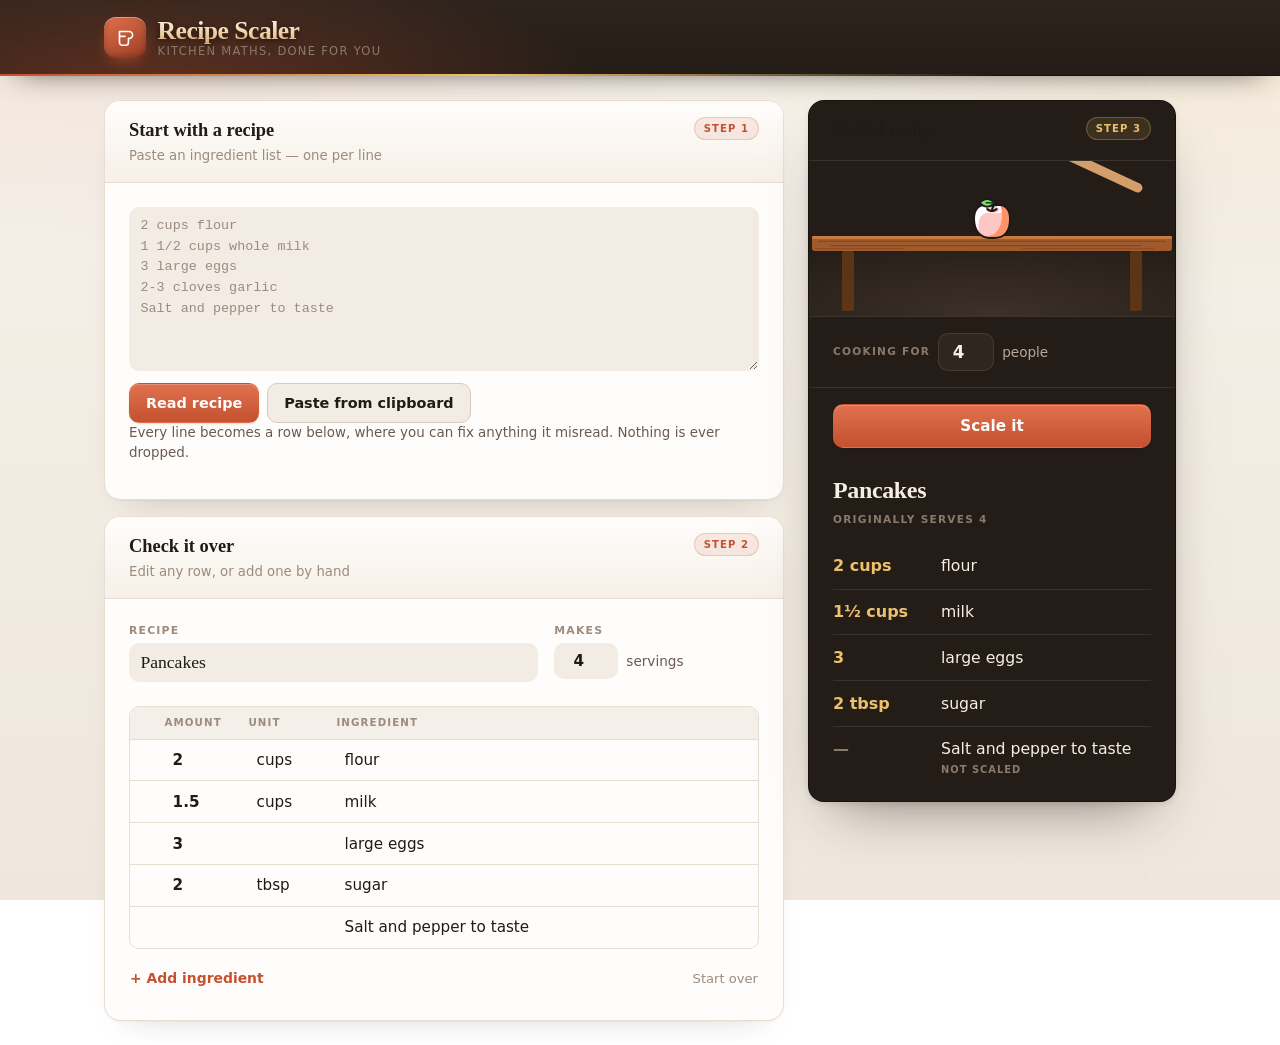
==== commit dcdf62e2: "Add reverse animation and promote paste box" ====
--- a/index.html
+++ b/index.html
@@ -10,36 +10,72 @@
 
   <body>
     <!-- The app bar. Frames the page as an application rather than a
-         document with form fields on it, and gives the dark recipe card
+         document with form fields on it, and gives the dark result card
          below something to belong to. -->
     <header class="appbar">
       <div class="appbar-inner">
         <div class="brand">
           <span class="brand-mark" aria-hidden="true">
-            <svg viewBox="0 0 24 24" width="18" height="18" role="presentation">
-              <path
-                d="M4 7h16M4 12h16M4 17h9"
-                stroke="currentColor"
-                stroke-width="2.2"
-                stroke-linecap="round"
-                fill="none"
-              />
+            <svg viewBox="0 0 32 32" width="22" height="22" role="presentation">
+              <!-- A measuring jug, filled to a line -->
+              <path d="M8 8h14a5 5 0 0 1 0 10h-1v6a4 4 0 0 1-4 4h-5a4 4 0 0 1-4-4z"
+                    fill="none" stroke="currentColor" stroke-width="2.4"
+                    stroke-linejoin="round" />
+              <path d="M8 15h8" stroke="currentColor" stroke-width="2.4" stroke-linecap="round" />
             </svg>
           </span>
-          <span class="brand-name">Recipe Scaler</span>
-        </div>
-        <p class="appbar-note">Cook any recipe for any number of people</p>
+          <span class="brand-text">
+            <span class="brand-name">Recipe Scaler</span>
+            <span class="brand-tag">Kitchen maths, done for you</span>
+          </span>
+        </div>
       </div>
     </header>
 
     <main class="workspace">
-      <!-- ============ LEFT: the recipe you're working on ============ -->
+      <!-- ============ LEFT COLUMN ============ -->
+      <div class="column-work">
+        <!-- Pasting is the fast path and the one most people want, so it leads
+           rather than sitting folded away underneath the table. Region 1 in
+           PLAN.md's flow. -->
+      <section id="paste-area" class="card card-paste">
+        <div class="card-head card-head-accent">
+          <div>
+            <h2 class="card-title">Start with a recipe</h2>
+            <p class="card-sub">Paste an ingredient list — one per line</p>
+          </div>
+          <span class="step-chip" aria-hidden="true">Step 1</span>
+        </div>
+
+        <div class="card-body">
+          <textarea
+            id="paste-textarea"
+            rows="7"
+            placeholder="2 cups flour&#10;1 1/2 cups whole milk&#10;3 large eggs&#10;2-3 cloves garlic&#10;Salt and pepper to taste"
+          ></textarea>
+          <div class="drawer-buttons">
+            <!-- "Read recipe" is the primary action. "Paste from clipboard"
+                 is only a shortcut and may not work at all over file://, so
+                 it deliberately looks secondary. -->
+            <button type="button" id="read-recipe-button">Read recipe</button>
+            <button type="button" id="paste-button" class="button-secondary">
+              Paste from clipboard
+            </button>
+          </div>
+          <p class="hint">
+            Every line becomes a row below, where you can fix anything it
+            misread. Nothing is ever dropped.
+          </p>
+        </div>
+      </section>
+
       <section id="editor" class="card card-editor">
         <div class="card-head">
           <div>
-            <h2 class="card-title">Your recipe</h2>
-            <p class="card-sub">Type it in, or paste one below</p>
-          </div>
+            <h2 class="card-title">Check it over</h2>
+            <p class="card-sub">Edit any row, or add one by hand</p>
+          </div>
+          <span class="step-chip" aria-hidden="true">Step 2</span>
         </div>
 
         <div class="card-body">
@@ -88,38 +124,9 @@
             </button>
           </div>
 
-          <!-- Region 1 in PLAN.md's flow, folded away by default. It used to
-               be a large permanently-open textarea at the top of the page —
-               the biggest and emptiest thing on screen, above the content it
-               feeds. <details> is plain HTML, so this needs no JavaScript. -->
-          <details class="drawer" id="paste-area">
-            <summary>
-              <span class="drawer-caret" aria-hidden="true">▸</span>
-              Paste a recipe instead
-            </summary>
-            <div class="drawer-body">
-              <p class="hint">
-                Paste an ingredient list and each line becomes a row above.
-                Anything it can't read is flagged, never dropped.
-              </p>
-              <textarea
-                id="paste-textarea"
-                rows="6"
-                placeholder="2 cups flour&#10;1 1/2 cups whole milk&#10;3 large eggs&#10;Salt and pepper to taste"
-              ></textarea>
-              <div class="drawer-buttons">
-                <!-- "Read recipe" is the primary action. "Paste from
-                     clipboard" is only a shortcut and may not work at all
-                     over file://, so it deliberately looks secondary. -->
-                <button type="button" id="read-recipe-button">Read recipe</button>
-                <button type="button" id="paste-button" class="button-secondary">
-                  Paste from clipboard
-                </button>
-              </div>
-            </div>
-          </details>
-        </div>
-      </section>
+        </div>
+        </section>
+      </div>
 
       <!-- ============ RIGHT: the scaled result ============
            Dark on purpose. It's the one object on the page you actually read
@@ -142,6 +149,11 @@
                --i on each element is its place in the stagger. CSS can't
                count elements itself, so the number is set here and multiplied
                by a step in the stylesheet to get that element's delay. -->
+          <div class="result-head">
+            <h2 class="card-title card-title-dark">Scaled recipe</h2>
+            <span class="step-chip step-chip-dark" aria-hidden="true">Step 3</span>
+          </div>
+
           <div class="stage" aria-hidden="true">
             <svg viewBox="95 195 610 258" class="scene" role="presentation">
               <defs>
--- a/style.css
+++ b/style.css
@@ -76,7 +76,13 @@
   font-size: 1rem;
   line-height: 1.5;
   color: var(--ink);
-  background: var(--paper);
+  /* Layered washes rather than one flat fill, so the page has some
+     depth behind the cards instead of them floating on white. */
+  background:
+    radial-gradient(1100px 520px at 8% -8%, rgba(196, 81, 47, 0.1), transparent 62%),
+    radial-gradient(900px 460px at 96% 2%, rgba(237, 192, 106, 0.13), transparent 60%),
+    linear-gradient(180deg, #f6f1ea 0%, #efe7dc 100%);
+  background-attachment: fixed;
   min-height: 100vh;
   -webkit-font-smoothing: antialiased;
   text-rendering: optimizeLegibility;
@@ -91,14 +97,35 @@
    ============================================================ */
 
 .appbar {
-  background: var(--dark);
-  border-bottom: 1px solid rgba(0, 0, 0, 0.3);
+  position: relative;
+  background:
+    radial-gradient(700px 200px at 12% 130%, rgba(196, 81, 47, 0.4), transparent 65%),
+    linear-gradient(180deg, #2e241d, var(--dark));
+  border-bottom: 1px solid rgba(0, 0, 0, 0.45);
+  box-shadow: 0 12px 30px -18px rgba(33, 26, 21, 0.8);
+}
+
+/* A hairline of colour along the bottom edge. Small, but it stops the
+   bar reading as a plain dark rectangle. */
+.appbar::after {
+  content: "";
+  position: absolute;
+  left: 0;
+  right: 0;
+  bottom: -1px;
+  height: 2px;
+  background: linear-gradient(
+    to right,
+    var(--accent) 0%,
+    var(--gold) 38%,
+    transparent 78%
+  );
 }
 
 .appbar-inner {
   max-width: 70rem;
   margin: 0 auto;
-  padding: var(--s3) var(--s5);
+  padding: var(--s4) var(--s5);
   display: flex;
   align-items: center;
   justify-content: space-between;
@@ -108,33 +135,54 @@
 .brand {
   display: flex;
   align-items: center;
-  gap: var(--s2);
-}
-
-/* A small solid mark. Any identity beats none — a bare wordmark
-   still reads as a page title, not a product. */
+  gap: var(--s3);
+}
+
+/* The mark: a measuring jug. Raised off the bar with a highlight on
+   top and a coloured glow beneath, so it sits above the surface
+   rather than being painted onto it. */
 .brand-mark {
-  width: 1.85rem;
-  height: 1.85rem;
-  border-radius: 7px;
+  flex: none;
+  width: 2.6rem;
+  height: 2.6rem;
+  border-radius: 12px;
   display: grid;
   place-items: center;
   color: #fff;
-  background: linear-gradient(145deg, var(--accent-2), var(--accent-deep));
-  box-shadow: inset 0 1px 0 rgba(255, 255, 255, 0.25);
-}
-
+  background: linear-gradient(150deg, var(--accent-2), var(--accent-deep));
+  box-shadow:
+    inset 0 1px 0 rgba(255, 255, 255, 0.35),
+    inset 0 -2px 6px rgba(0, 0, 0, 0.25),
+    0 6px 16px -6px rgba(196, 81, 47, 0.9);
+}
+
+.brand-text {
+  display: flex;
+  flex-direction: column;
+  line-height: 1.15;
+}
+
+/* The wordmark. A gradient clipped to the letterforms, with a dark
+   shadow underneath so it lifts off the bar. */
 .brand-name {
   font-family: var(--serif);
-  font-size: 1.12rem;
+  font-size: 1.6rem;
   font-weight: 600;
-  letter-spacing: -0.01em;
-  color: var(--on-dark);
-}
-
-.appbar-note {
-  margin: 0;
-  font-size: 0.8rem;
+  letter-spacing: -0.02em;
+  background: linear-gradient(180deg, #fff9f0 0%, #f0cfa4 60%, #d9a066 100%);
+  -webkit-background-clip: text;
+  background-clip: text;
+  color: transparent;
+  /* A fallback colour for anything that can't clip a background to
+     text — without it the words would vanish entirely. */
+  -webkit-text-fill-color: transparent;
+  filter: drop-shadow(0 2px 3px rgba(0, 0, 0, 0.55));
+}
+
+.brand-tag {
+  font-size: 0.72rem;
+  letter-spacing: 0.11em;
+  text-transform: uppercase;
   color: var(--on-dark-3);
 }
 
@@ -152,9 +200,72 @@
   align-items: start;
 }
 
+.column-work {
+  display: flex;
+  flex-direction: column;
+  gap: var(--s4);
+  min-width: 0;
+}
+
 .card {
   border-radius: var(--r-lg);
   overflow: hidden;
+}
+
+/* ---------- The paste card: the fast path, so it leads ---------- */
+
+.card-paste {
+  background: var(--surface);
+  border: 1px solid var(--hairline);
+  box-shadow: 0 1px 2px rgba(33, 26, 21, 0.04),
+    0 18px 34px -26px rgba(33, 26, 21, 0.3);
+}
+
+/* A warm tinted header, so step 1 is visibly the way in rather than
+   one more identical panel. */
+.card-head-accent {
+  background: linear-gradient(180deg, #fdf3ec, #f8e9df);
+  border-bottom-color: #efd9c9;
+}
+
+.card-paste #paste-textarea {
+  min-height: 8.5rem;
+}
+
+/* A small numbered chip per card. Unlike the round badges I tried
+   earlier, these sit in the header beside a real title rather than
+   replacing it, so they read as orientation, not as a wizard. */
+.step-chip {
+  flex: none;
+  align-self: flex-start;
+  font-size: 0.63rem;
+  font-weight: 700;
+  letter-spacing: 0.11em;
+  text-transform: uppercase;
+  color: var(--accent);
+  background: rgba(196, 81, 47, 0.1);
+  border: 1px solid rgba(196, 81, 47, 0.22);
+  border-radius: 999px;
+  padding: 0.2rem 0.55rem;
+}
+
+.step-chip-dark {
+  color: var(--gold);
+  background: rgba(237, 192, 106, 0.12);
+  border-color: rgba(237, 192, 106, 0.28);
+}
+
+.result-head {
+  display: flex;
+  align-items: center;
+  justify-content: space-between;
+  gap: var(--s3);
+  padding: var(--s4) var(--s5);
+  border-bottom: 1px solid var(--dark-line);
+}
+
+.card-title-dark {
+  color: var(--on-dark);
 }
 
 .card-editor {
@@ -165,9 +276,13 @@
 }
 
 .card-head {
+  display: flex;
+  align-items: center;
+  justify-content: space-between;
+  gap: var(--s3);
   padding: var(--s4) var(--s5);
   border-bottom: 1px solid var(--hairline);
-  background: linear-gradient(180deg, var(--surface), var(--paper));
+  background: linear-gradient(180deg, var(--surface), #f6f0e8);
 }
 
 .card-title {
@@ -805,6 +920,14 @@
   100% { opacity: 1; transform: scale(1); }
 }
 
+/* An apple leaving the table: a small swell, then it drops away.
+   Used when scaling down. */
+@keyframes apple-vanish {
+  0%   { opacity: 1; transform: scale(1); }
+  30%  { opacity: 1; transform: scale(1.12); }
+  100% { opacity: 0; transform: scale(0); }
+}
+
 /* A sparkle flashing on and straight back off, turning a quarter
    turn as it goes. */
 @keyframes sparkle-flash {
@@ -821,6 +944,14 @@
   100% { transform: rotate(-10deg); }
 }
 
+/* The spoon sweeping the other way, for scaling down. */
+@keyframes spoon-stir-back {
+  0%   { transform: rotate(25deg); }
+  35%  { transform: rotate(52deg); }
+  70%  { transform: rotate(36deg); }
+  100% { transform: rotate(40deg); }
+}
+
 /* Each ingredient line dealt in from slightly below. */
 @keyframes row-deal {
   0%   { opacity: 0; transform: translateY(8px); }
@@ -833,15 +964,46 @@
   100% { color: var(--gold); }
 }
 
-.is-scaling .stir {
+/* ---------- Scaling UP: the table fills ----------
+   Apples start invisible (the resting state above) and pop in one
+   after another, leaving a full table. */
+
+.scale-up .stir {
   animation: spoon-stir 1.1s cubic-bezier(0.34, 1.3, 0.64, 1) forwards;
 }
 
-.is-scaling .pop {
+.scale-up .pop {
   /* 0.24s of movement, each apple starting 55ms after the last. */
   animation: apple-pop 0.24s cubic-bezier(0.34, 1.56, 0.64, 1) forwards;
   animation-delay: calc(0.2s + var(--i) * 0.055s);
 }
+
+/* ---------- Scaling DOWN: the table clears ----------
+   The reverse isn't just the same animation played backwards — the
+   apples have to be *there* before it starts, and the resting state
+   has them hidden.
+
+   animation-fill-mode: both is what makes that work. "Backwards"
+   means the first keyframe is applied during the delay, before the
+   animation runs — so every apple is on the table the instant the
+   button is pressed. "Forwards" holds the last keyframe afterwards,
+   so they stay gone. Together they turn a hidden resting state into
+   a visible starting state without touching the markup.
+
+   The stagger is inverted too (9 - i rather than i), so they clear
+   in the opposite order to the one they'd arrive in. Ending with
+   the single apple that was there all along. */
+
+.scale-down .stir {
+  animation: spoon-stir-back 1.1s cubic-bezier(0.34, 1.3, 0.64, 1) forwards;
+}
+
+.scale-down .pop {
+  animation: apple-vanish 0.26s cubic-bezier(0.5, -0.4, 0.7, 0.6) both;
+  animation-delay: calc(0.15s + (9 - var(--i)) * 0.055s);
+}
+
+/* ---------- Shared by both directions ---------- */
 
 .is-scaling .sparkle {
   animation: sparkle-flash 0.42s ease-out forwards;
@@ -863,17 +1025,25 @@
    nothing: the apples still appear, they just stop moving. */
 
 @media (prefers-reduced-motion: reduce) {
-  .is-scaling .stir,
-  .is-scaling .pop,
+  .scale-up .stir,
+  .scale-down .stir,
+  .scale-up .pop,
+  .scale-down .pop,
   .is-scaling .sparkle,
   .is-scaling #recipe li,
   .is-scaling #multiplier-display {
     animation: none;
   }
 
-  .is-scaling .pop {
+  /* Scaling up still ends with a full table, scaling down still ends
+     with an empty one — the apples just stop moving to get there. */
+  .scale-up .pop {
     opacity: 1;
     transform: scale(1);
+  }
+
+  .scale-down .pop {
+    opacity: 0;
   }
 
   button:active {
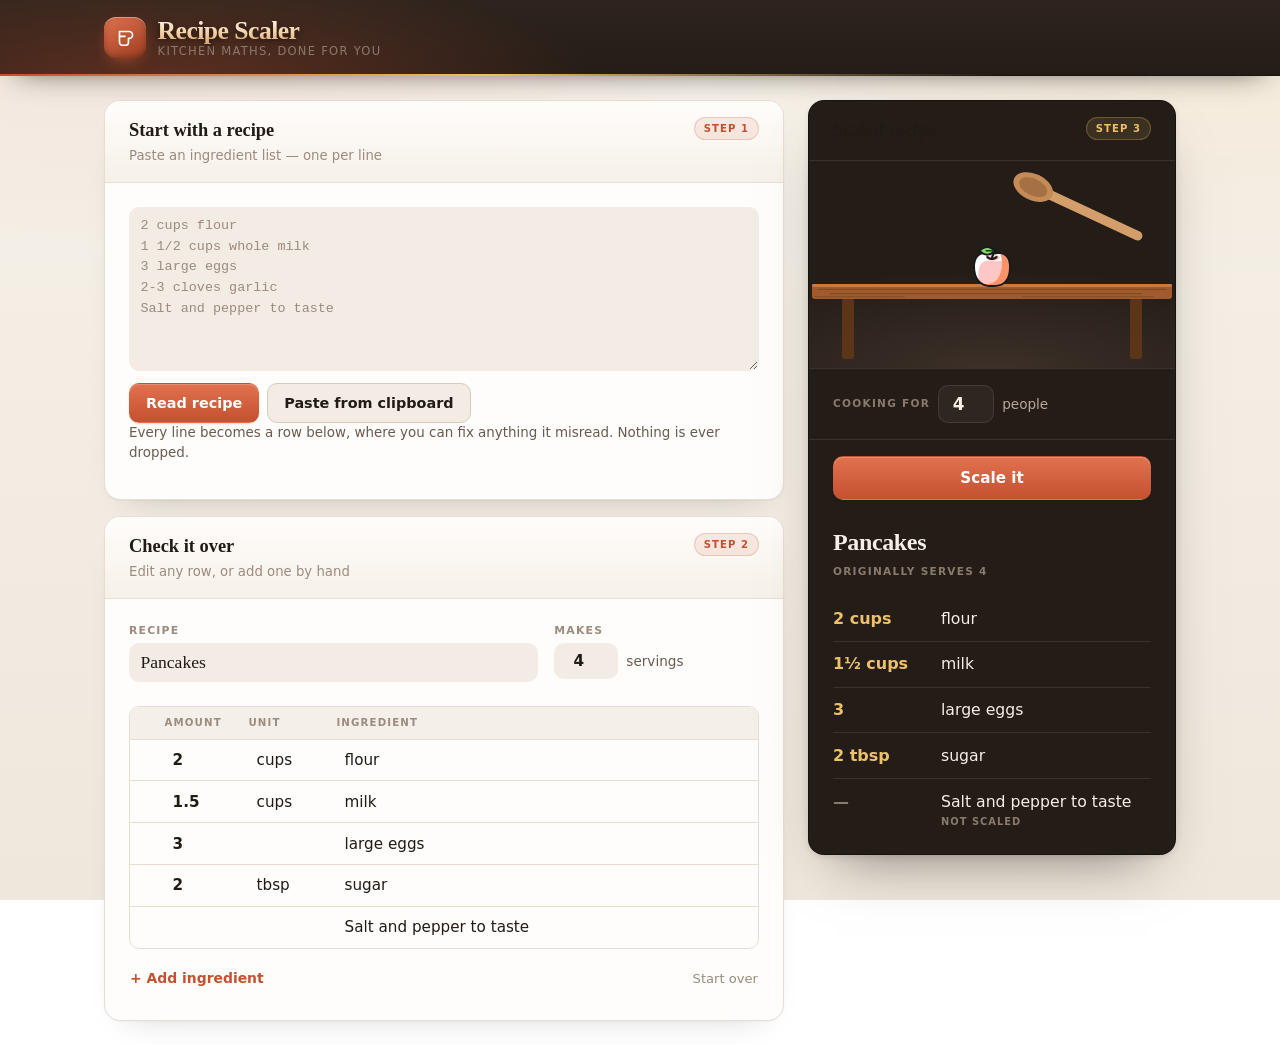
==== commit 5ae9950f: "Fix spoon cropped out of animation frame" ====
--- a/index.html
+++ b/index.html
@@ -155,7 +155,7 @@
           </div>
 
           <div class="stage" aria-hidden="true">
-            <svg viewBox="95 195 610 258" class="scene" role="presentation">
+            <svg viewBox="95 115 610 345" class="scene" role="presentation">
               <defs>
                 <!-- Artwork only. These path strings are the drawn shape of
                      an apple — nothing here is logic. -->
@@ -228,9 +228,16 @@
                 <use href="#apple" />
               </g>
 
-              <!-- The spoon that swings across as the apples appear. Moved
-                   down from the original so it sits inside the crop instead
-                   of being clipped by the top corner. -->
+              <!-- The spoon. At rest it sits raised at 25 degrees, waiting
+                   above the table, and only sweeps down once the button is
+                   pressed.
+
+                   The crop above has to make room for that raised position:
+                   pivoting at (650,243), a 235-unit spoon at 25 degrees
+                   reaches up to y=134. An earlier viewBox started at y=195
+                   and sheared the whole raised spoon off, so it appeared out
+                   of nowhere mid-swing. The viewBox now starts at y=115,
+                   leaving ~19 units of clearance above it. -->
               <g transform="translate(650, 243)">
                 <g class="stir">
                   <rect x="-180" y="-8" width="180" height="16" rx="8" fill="#d39e6a" />
--- a/style.css
+++ b/style.css
@@ -722,7 +722,9 @@
    so it reads as part of the object rather than a strip stuck to
    it. A soft floor gradient sits the table on something. */
 .stage {
-  background: radial-gradient(120% 80% at 50% 100%, var(--dark-3), var(--dark) 70%);
+  /* A soft floor glow, so the table sits on something rather than
+     floating in flat black. */
+  background: radial-gradient(125% 70% at 50% 102%, var(--dark-3), var(--dark) 72%);
   border-bottom: 1px solid var(--dark-line);
 }
 
@@ -944,12 +946,19 @@
   100% { transform: rotate(-10deg); }
 }
 
-/* The spoon sweeping the other way, for scaling down. */
+/* Scaling down: the spoon sweeps through to clear the table, then
+   lifts back to its raised resting angle — the table is empty again,
+   so the spoon returns to where it started.
+
+   It must never rotate ABOVE 25 degrees. The crop is sized to fit the
+   spoon at exactly that angle (top edge y=134 against a viewBox
+   starting at y=115); anything higher swings it out of frame. An
+   earlier version peaked at 52 degrees, which put it at y=55. */
 @keyframes spoon-stir-back {
   0%   { transform: rotate(25deg); }
-  35%  { transform: rotate(52deg); }
-  70%  { transform: rotate(36deg); }
-  100% { transform: rotate(40deg); }
+  35%  { transform: rotate(-14deg); }
+  70%  { transform: rotate(8deg); }
+  100% { transform: rotate(25deg); }
 }
 
 /* Each ingredient line dealt in from slightly below. */
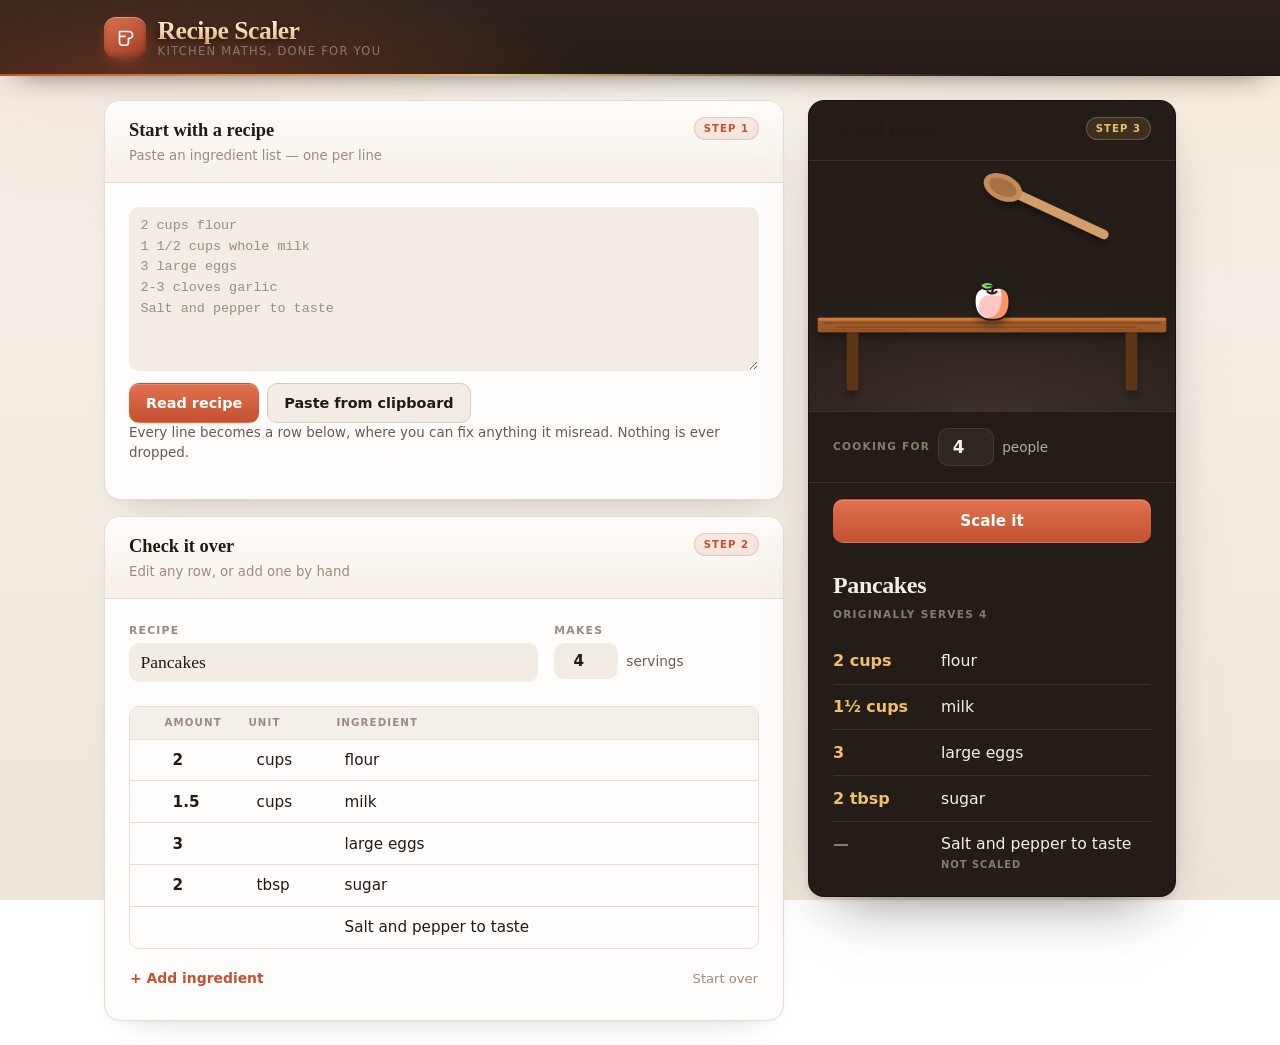
==== commit 8c60a087: "Use upgraded animation with shadows and glow" ====
--- a/index.html
+++ b/index.html
@@ -155,8 +155,34 @@
           </div>
 
           <div class="stage" aria-hidden="true">
-            <svg viewBox="95 115 610 345" class="scene" role="presentation">
+            <svg viewBox="85 50 630 430" class="scene" role="presentation">
               <defs>
+                <!-- Depth. feDropShadow paints a blurred, offset copy of a
+                     shape behind itself: dy pushes it down, stdDeviation
+                     softens it. Applied to the table, the apples and the
+                     spoon so they sit above the surface rather than being
+                     painted flat onto it.
+
+                     The x/y/width/height give the filter room to draw
+                     outside the shape's own box — without it the shadow
+                     would be clipped at the edges. -->
+                <filter id="drop-shadow" x="-25%" y="-25%" width="150%" height="150%">
+                  <feDropShadow dx="0" dy="10" stdDeviation="6"
+                                flood-color="#000000" flood-opacity="0.3" />
+                </filter>
+
+                <!-- Bloom for the sparkles. feGaussianBlur makes a soft
+                     blurred copy, then feMerge stacks the original back on
+                     top of it — so the sparkle keeps its crisp shape but
+                     throws light around itself. -->
+                <filter id="glow" x="-50%" y="-50%" width="200%" height="200%">
+                  <feGaussianBlur stdDeviation="8" result="coloredBlur" />
+                  <feMerge>
+                    <feMergeNode in="coloredBlur" />
+                    <feMergeNode in="SourceGraphic" />
+                  </feMerge>
+                </filter>
+
                 <!-- Artwork only. These path strings are the drawn shape of
                      an apple — nothing here is logic. -->
                 <g id="apple">
@@ -177,12 +203,12 @@
                 <!-- A four-pointed sparkle, drawn with curves so the points
                      taper rather than ending in hard corners. -->
                 <g id="sparkle-asset">
-                  <path d="M 0,-15 Q 2,-2 15,0 Q 2,2 0,15 Q -2,2 -15,0 Q -2,-2 0,-15 Z" fill="#F2C15C" />
+                  <path d="M 0,-15 Q 2,-2 15,0 Q 2,2 0,15 Q -2,2 -15,0 Q -2,-2 0,-15 Z" fill="#FFC107" filter="url(#glow)" />
                 </g>
               </defs>
 
               <!-- The table the apples sit on -->
-              <g id="table">
+              <g id="table" filter="url(#drop-shadow)">
                 <rect x="150" y="345" width="20" height="100" rx="3" fill="#5c3418" />
                 <rect x="630" y="345" width="20" height="100" rx="3" fill="#5c3418" />
                 <rect x="100" y="320" width="600" height="25" rx="5" fill="#a05a2c" />
@@ -200,31 +226,31 @@
                    transform outright, so without the nesting every apple
                    would stack at the origin. -->
               <g id="cloned-items">
-                <g transform="translate(200, 315)"><g class="pop" style="--i: 0"><use href="#apple" /></g></g>
-                <g transform="translate(280, 315)"><g class="pop" style="--i: 3"><use href="#apple" /></g></g>
-                <g transform="translate(360, 315)"><g class="pop" style="--i: 6"><use href="#apple" /></g></g>
-                <g transform="translate(440, 315)"><g class="pop" style="--i: 1"><use href="#apple" /></g></g>
-                <g transform="translate(520, 315)"><g class="pop" style="--i: 8"><use href="#apple" /></g></g>
-                <g transform="translate(600, 315)"><g class="pop" style="--i: 4"><use href="#apple" /></g></g>
-                <g transform="translate(240, 280)"><g class="pop" style="--i: 9"><use href="#apple" /></g></g>
-                <g transform="translate(320, 280)"><g class="pop" style="--i: 2"><use href="#apple" /></g></g>
-                <g transform="translate(480, 280)"><g class="pop" style="--i: 7"><use href="#apple" /></g></g>
-                <g transform="translate(560, 280)"><g class="pop" style="--i: 5"><use href="#apple" /></g></g>
+                <g transform="translate(200, 315)" filter="url(#drop-shadow)"><g class="pop" style="--i: 0"><use href="#apple" /></g></g>
+                <g transform="translate(280, 315)" filter="url(#drop-shadow)"><g class="pop" style="--i: 3"><use href="#apple" /></g></g>
+                <g transform="translate(360, 315)" filter="url(#drop-shadow)"><g class="pop" style="--i: 6"><use href="#apple" /></g></g>
+                <g transform="translate(440, 315)" filter="url(#drop-shadow)"><g class="pop" style="--i: 1"><use href="#apple" /></g></g>
+                <g transform="translate(520, 315)" filter="url(#drop-shadow)"><g class="pop" style="--i: 8"><use href="#apple" /></g></g>
+                <g transform="translate(600, 315)" filter="url(#drop-shadow)"><g class="pop" style="--i: 4"><use href="#apple" /></g></g>
+                <g transform="translate(240, 280)" filter="url(#drop-shadow)"><g class="pop" style="--i: 9"><use href="#apple" /></g></g>
+                <g transform="translate(320, 280)" filter="url(#drop-shadow)"><g class="pop" style="--i: 2"><use href="#apple" /></g></g>
+                <g transform="translate(480, 280)" filter="url(#drop-shadow)"><g class="pop" style="--i: 7"><use href="#apple" /></g></g>
+                <g transform="translate(560, 280)" filter="url(#drop-shadow)"><g class="pop" style="--i: 5"><use href="#apple" /></g></g>
               </g>
 
               <!-- Sparkles, sitting just above the apples. Pulled down and in
                    from the original sketch so the scene crops to a band with
                    no empty sky above it. -->
               <g id="sparkles-container">
-                <g transform="translate(245, 262)"><g class="sparkle" style="--i: 0"><use href="#sparkle-asset" /></g></g>
-                <g transform="translate(340, 236)"><g class="sparkle" style="--i: 3"><use href="#sparkle-asset" /></g></g>
-                <g transform="translate(430, 252)"><g class="sparkle" style="--i: 1"><use href="#sparkle-asset" /></g></g>
-                <g transform="translate(525, 232)"><g class="sparkle" style="--i: 4"><use href="#sparkle-asset" /></g></g>
-                <g transform="translate(615, 258)"><g class="sparkle" style="--i: 2"><use href="#sparkle-asset" /></g></g>
+                <g transform="translate(250, 220)"><g class="sparkle" style="--i: 0"><use href="#sparkle-asset" /></g></g>
+                <g transform="translate(350, 180)"><g class="sparkle" style="--i: 3"><use href="#sparkle-asset" /></g></g>
+                <g transform="translate(480, 250)"><g class="sparkle" style="--i: 1"><use href="#sparkle-asset" /></g></g>
+                <g transform="translate(400, 220)"><g class="sparkle" style="--i: 4"><use href="#sparkle-asset" /></g></g>
+                <g transform="translate(310, 260)"><g class="sparkle" style="--i: 2"><use href="#sparkle-asset" /></g></g>
               </g>
 
               <!-- The one apple that's always there, before any scaling -->
-              <g transform="translate(400, 310)">
+              <g transform="translate(400, 310)" filter="url(#drop-shadow)">
                 <use href="#apple" />
               </g>
 
@@ -233,12 +259,12 @@
                    pressed.
 
                    The crop above has to make room for that raised position:
-                   pivoting at (650,243), a 235-unit spoon at 25 degrees
-                   reaches up to y=134. An earlier viewBox started at y=195
+                   pivoting at (600,180), a 235-unit spoon at 25 degrees
+                   reaches up to y=71. An earlier viewBox started at y=195
                    and sheared the whole raised spoon off, so it appeared out
-                   of nowhere mid-swing. The viewBox now starts at y=115,
-                   leaving ~19 units of clearance above it. -->
-              <g transform="translate(650, 243)">
+                   of nowhere mid-swing. The viewBox now starts at y=50,
+                   leaving ~21 units of clearance above it. -->
+              <g transform="translate(600, 180)" filter="url(#drop-shadow)">
                 <g class="stir">
                   <rect x="-180" y="-8" width="180" height="16" rx="8" fill="#d39e6a" />
                   <ellipse cx="-200" cy="0" rx="35" ry="22" fill="#c48b56" />
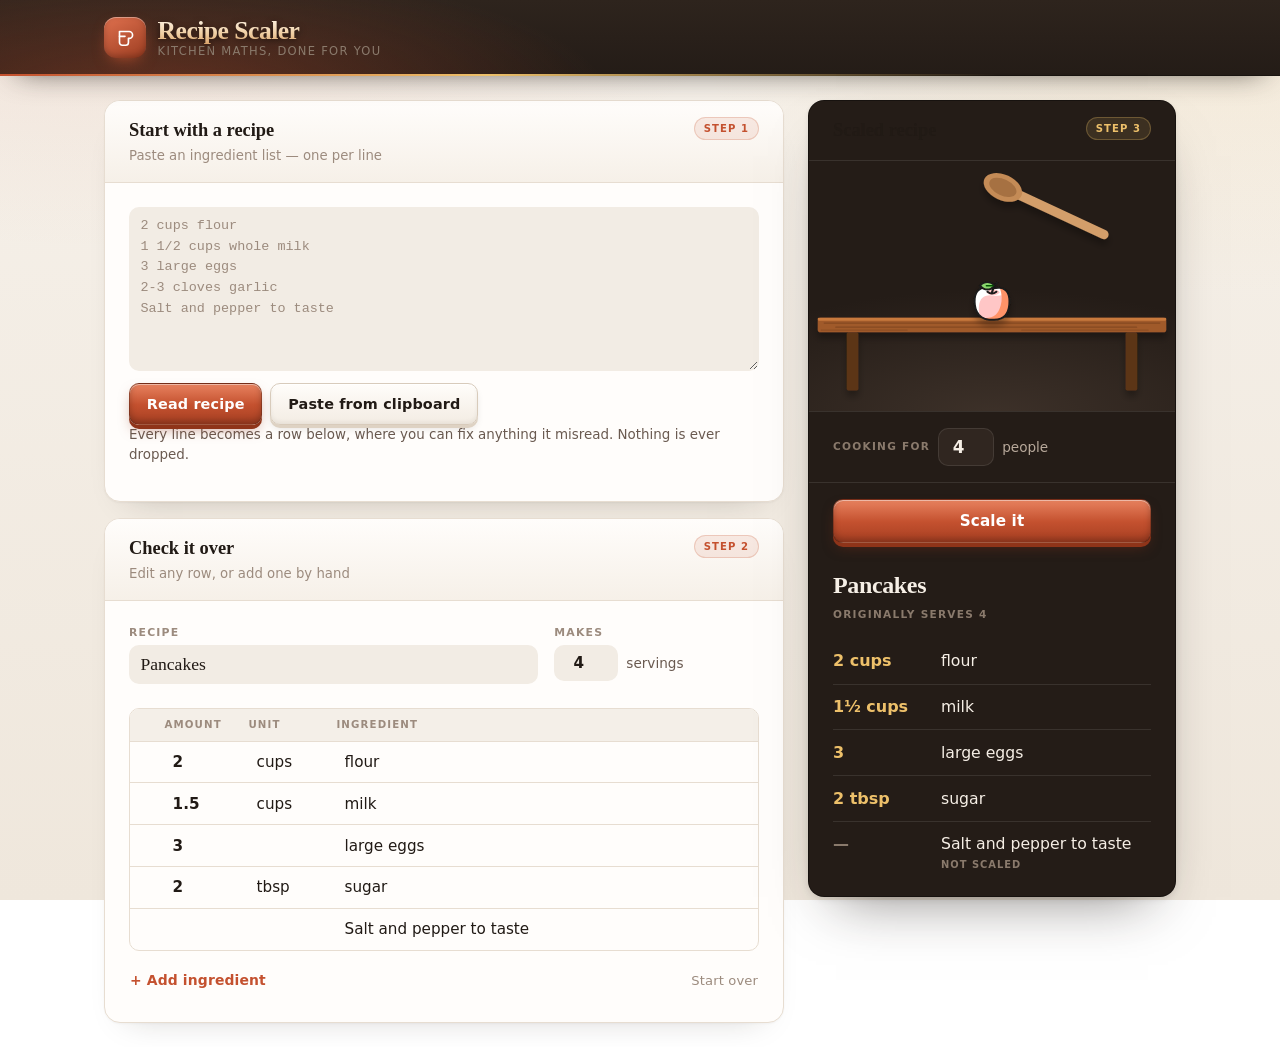
==== commit 1e017911: "Fix invalid amounts and harden servings input" ====
--- a/index.html
+++ b/index.html
@@ -92,7 +92,7 @@
             <div class="meta-field">
               <label for="recipe-servings">Makes</label>
               <div class="stepper">
-                <input type="number" id="recipe-servings" min="1" />
+                <input type="number" id="recipe-servings" min="1" step="1" inputmode="numeric" />
                 <span class="stepper-suffix">servings</span>
               </div>
               <!-- Chunk 10: filled in by script.js when this box is blank,
@@ -277,7 +277,7 @@
           <!-- The scale control, on the dark card -->
           <div class="scale-bar">
             <label for="servings-wanted">Cooking for</label>
-            <input type="number" id="servings-wanted" value="4" min="1" />
+            <input type="number" id="servings-wanted" value="4" min="1" step="1" inputmode="numeric" />
             <span class="scale-suffix">people</span>
             <!-- Filled in by script.js with something like "×1.5", and left
                  empty when the multiplier is exactly 1. -->
--- a/style.css
+++ b/style.css
@@ -533,46 +533,92 @@
   font-family: inherit;
   font-size: 0.9rem;
   font-weight: 600;
+  letter-spacing: 0.01em;
   border-radius: var(--r);
-  border: 1px solid transparent;
-  padding: 0.55rem 1rem;
+  padding: 0.55rem 1.05rem;
   cursor: pointer;
   color: #fff;
-  background: linear-gradient(180deg, var(--accent-2), var(--accent));
-  box-shadow: 0 1px 2px rgba(33, 26, 21, 0.15),
-    inset 0 1px 0 rgba(255, 255, 255, 0.2);
-  min-height: 40px;
-  transition: filter 0.14s ease, transform 0.08s ease, background 0.14s ease,
-    color 0.14s ease;
+  /* Three stops rather than two, so the face has a highlight near
+     the top and turns down sharply at the bottom — that curve is
+     what reads as a rounded surface rather than a flat panel. */
+  background: linear-gradient(180deg, #e8825f 0%, var(--accent) 52%, #a63f22 100%);
+  /* A darker rim, so the button has an edge instead of bleeding
+     into whatever is behind it. */
+  border: 1px solid rgba(0, 0, 0, 0.3);
+  min-height: 42px;
+  position: relative;
+  /* The stack, from the inside out:
+       1. a bright inner line along the top — light catching the
+          top edge of a raised surface
+       2. a soft inner shade along the bottom — the face curving
+          away from that light
+       3. a solid 4px block of dark colour underneath, with no
+          blur: this is the button's SIDE. It's what makes it read
+          as an object with height rather than a rectangle with a
+          shadow
+       4. a real cast shadow on the surface below it */
+  box-shadow:
+    inset 0 1px 0 rgba(255, 255, 255, 0.45),
+    inset 0 -3px 6px rgba(0, 0, 0, 0.22),
+    0 4px 0 #8f3419,
+    0 7px 14px -4px rgba(140, 50, 26, 0.5);
+  transition: filter 0.14s ease, transform 0.06s ease, box-shadow 0.06s ease;
 }
 
 button:hover {
-  filter: brightness(0.95);
-}
-
+  filter: brightness(1.05);
+}
+
+/* Pressing it drops the face onto its own side: move down by 3px
+   and shorten the side to 1px, so the total height loses exactly
+   what the movement gained. The button compresses rather than
+   sliding around. */
 button:active {
-  transform: translateY(1px);
+  transform: translateY(3px);
+  box-shadow:
+    inset 0 1px 0 rgba(255, 255, 255, 0.3),
+    inset 0 -2px 4px rgba(0, 0, 0, 0.25),
+    0 1px 0 #8f3419,
+    0 2px 5px -2px rgba(140, 50, 26, 0.45);
 }
 
 button:focus-visible {
   outline: none;
-  box-shadow: 0 0 0 3px var(--accent-wash);
+  box-shadow:
+    inset 0 1px 0 rgba(255, 255, 255, 0.45),
+    0 4px 0 #8f3419,
+    0 0 0 3px var(--accent-wash);
 }
 
 .button-secondary {
-  background: var(--fill);
+  background: linear-gradient(180deg, #fffdfa 0%, #f3ece3 100%);
   color: var(--ink);
   border-color: var(--hairline-2);
-  box-shadow: none;
+  box-shadow:
+    inset 0 1px 0 rgba(255, 255, 255, 0.9),
+    inset 0 -2px 4px rgba(33, 26, 21, 0.06),
+    0 3px 0 #ded2c3,
+    0 5px 10px -4px rgba(33, 26, 21, 0.22);
 }
 
 .button-secondary:hover {
-  background: var(--hairline);
-  filter: none;
+  filter: brightness(1.01);
+  background: linear-gradient(180deg, #fff, #efe7dc 100%);
+}
+
+.button-secondary:active {
+  transform: translateY(2px);
+  box-shadow:
+    inset 0 1px 0 rgba(255, 255, 255, 0.7),
+    0 1px 0 #ded2c3,
+    0 2px 4px -2px rgba(33, 26, 21, 0.2);
 }
 
 .button-quiet {
   background: none;
+  border-color: transparent;
+  box-shadow: none;
+  transform: none;
   color: var(--accent);
   border-color: transparent;
   padding-inline: 0;
@@ -581,6 +627,12 @@
   min-height: auto;
 }
 
+.button-quiet:active,
+.button-danger:active {
+  transform: none;
+  box-shadow: none;
+}
+
 .button-quiet:hover {
   background: none;
   filter: none;
@@ -589,6 +641,9 @@
 
 .button-danger {
   background: none;
+  border-color: transparent;
+  box-shadow: none;
+  transform: none;
   color: var(--ink-3);
   border-color: transparent;
   font-weight: 500;
@@ -881,15 +936,24 @@
 /* ============================================================
    ANIMATION
    ------------------------------------------------------------
-   Plain CSS keyframes, no animation library. script.js adds the
-   class .is-scaling to #scale-output and removes it ~1.8s later;
-   everything below hangs off that one class.
-
-   Each animated element carries a --i (its place in the stagger)
-   set in the markup. CSS can't count elements itself, so the
-   number is multiplied by a step here to get that element's
-   delay. The values are shuffled rather than sequential, so the
-   table fills in unevenly instead of sweeping left to right.
+   The apples are driven by a CSS TRANSITION, not by keyframes.
+
+   That distinction is the whole reason the scene reverses
+   cleanly. A keyframe animation paints a fixed sequence and
+   leaves nothing behind, so running it backwards meant filling
+   the table inside the animation's own first frame before it
+   could empty it — you saw one apple, then twelve, then one.
+
+   A transition animates whatever CHANGED, in whichever direction
+   it changed. So `.on` is simply which apples are on the table,
+   and moving between two states is the animation. script.js sets
+   that state as soon as the servings number changes, which means
+   the table is already full by the time "Scale it" is pressed on
+   a smaller number, and the press only has to clear it.
+
+   --i on each apple is its place in the stagger, set in the
+   markup. CSS can't count elements itself, so the number is
+   multiplied by a step here to get that apple's delay.
    ============================================================ */
 
 /* transform-box: fill-box makes percentage transform-origins
@@ -903,65 +967,78 @@
   transform-origin: center;
 }
 
-.pop,
+/* Not on the table. The overshoot in the easing curve is what
+   gives an apple weight on the way in — it lands, rather than
+   simply appearing. */
+.pop {
+  opacity: 0;
+  transform: scale(0);
+  transition: opacity 0.26s ease,
+    transform 0.26s cubic-bezier(0.34, 1.56, 0.64, 1);
+  transition-delay: calc(var(--i) * 0.055s);
+}
+
+/* On the table. */
+.pop.on {
+  opacity: 1;
+  transform: scale(1);
+}
+
+/* Clearing the table runs the stagger in reverse, so apples leave
+   in the opposite order to the one they arrived in, and drops the
+   overshoot — things being taken away shouldn't bounce. */
+.going-down .pop {
+  transition-timing-function: ease, cubic-bezier(0.5, -0.4, 0.7, 0.6);
+  transition-delay: calc((9 - var(--i)) * 0.055s);
+}
+
+/* Used by script.js to change the table with no movement at all,
+   when it's setting up the state a scale will start from. */
+.no-motion .pop {
+  transition: none;
+}
+
+/* ---------- Sparkles: only on the way up ----------
+   Taking things away shouldn't sparkle. */
 .sparkle {
   opacity: 0;
   transform: scale(0);
 }
 
+.going-up .sparkle {
+  animation: sparkle-flash 0.42s ease-out forwards;
+  animation-delay: calc(0.35s + var(--i) * 0.1s);
+}
+
+@keyframes sparkle-flash {
+  0%   { opacity: 0; transform: scale(0)   rotate(0deg); }
+  45%  { opacity: 1; transform: scale(1.3) rotate(60deg); }
+  100% { opacity: 0; transform: scale(0)   rotate(90deg); }
+}
+
+/* ---------- Spoon ----------
+   Identical in both directions, and it returns to its raised
+   resting angle so the scene always settles the same way. It must
+   never rotate above 25 degrees: the crop is sized to fit it at
+   exactly that angle, and anything higher swings it out of frame. */
 .stir {
   transform-origin: right center;
   transform: rotate(25deg);
 }
 
-/* An apple springing onto the table. The overshoot past 1 is what
-   gives it weight — it lands, rather than simply appearing. */
-@keyframes apple-pop {
-  0%   { opacity: 0; transform: scale(0); }
-  60%  { opacity: 1; transform: scale(1.18); }
-  100% { opacity: 1; transform: scale(1); }
-}
-
-/* An apple leaving the table: a small swell, then it drops away.
-   Used when scaling down. */
-@keyframes apple-vanish {
-  0%   { opacity: 1; transform: scale(1); }
-  30%  { opacity: 1; transform: scale(1.12); }
-  100% { opacity: 0; transform: scale(0); }
-}
-
-/* A sparkle flashing on and straight back off, turning a quarter
-   turn as it goes. */
-@keyframes sparkle-flash {
-  0%   { opacity: 0; transform: scale(0) rotate(0deg); }
-  45%  { opacity: 1; transform: scale(1.3) rotate(60deg); }
-  100% { opacity: 0; transform: scale(0) rotate(90deg); }
-}
-
-/* The spoon sweeping down across the table and settling. */
+.is-scaling .stir {
+  animation: spoon-stir 1.1s cubic-bezier(0.34, 1.3, 0.64, 1);
+}
+
 @keyframes spoon-stir {
   0%   { transform: rotate(25deg); }
   35%  { transform: rotate(-20deg); }
   70%  { transform: rotate(-4deg); }
-  100% { transform: rotate(-10deg); }
-}
-
-/* Scaling down: the spoon sweeps through to clear the table, then
-   lifts back to its raised resting angle — the table is empty again,
-   so the spoon returns to where it started.
-
-   It must never rotate ABOVE 25 degrees. The crop is sized to fit the
-   spoon at exactly that angle (top edge y=134 against a viewBox
-   starting at y=115); anything higher swings it out of frame. An
-   earlier version peaked at 52 degrees, which put it at y=55. */
-@keyframes spoon-stir-back {
-  0%   { transform: rotate(25deg); }
-  35%  { transform: rotate(-14deg); }
-  70%  { transform: rotate(8deg); }
   100% { transform: rotate(25deg); }
 }
 
-/* Each ingredient line dealt in from slightly below. */
+/* ---------- The list underneath ---------- */
+
 @keyframes row-deal {
   0%   { opacity: 0; transform: translateY(8px); }
   100% { opacity: 1; transform: translateY(0); }
@@ -973,55 +1050,9 @@
   100% { color: var(--gold); }
 }
 
-/* ---------- Scaling UP: the table fills ----------
-   Apples start invisible (the resting state above) and pop in one
-   after another, leaving a full table. */
-
-.scale-up .stir {
-  animation: spoon-stir 1.1s cubic-bezier(0.34, 1.3, 0.64, 1) forwards;
-}
-
-.scale-up .pop {
-  /* 0.24s of movement, each apple starting 55ms after the last. */
-  animation: apple-pop 0.24s cubic-bezier(0.34, 1.56, 0.64, 1) forwards;
-  animation-delay: calc(0.2s + var(--i) * 0.055s);
-}
-
-/* ---------- Scaling DOWN: the table clears ----------
-   The reverse isn't just the same animation played backwards — the
-   apples have to be *there* before it starts, and the resting state
-   has them hidden.
-
-   animation-fill-mode: both is what makes that work. "Backwards"
-   means the first keyframe is applied during the delay, before the
-   animation runs — so every apple is on the table the instant the
-   button is pressed. "Forwards" holds the last keyframe afterwards,
-   so they stay gone. Together they turn a hidden resting state into
-   a visible starting state without touching the markup.
-
-   The stagger is inverted too (9 - i rather than i), so they clear
-   in the opposite order to the one they'd arrive in. Ending with
-   the single apple that was there all along. */
-
-.scale-down .stir {
-  animation: spoon-stir-back 1.1s cubic-bezier(0.34, 1.3, 0.64, 1) forwards;
-}
-
-.scale-down .pop {
-  animation: apple-vanish 0.26s cubic-bezier(0.5, -0.4, 0.7, 0.6) both;
-  animation-delay: calc(0.15s + (9 - var(--i)) * 0.055s);
-}
-
-/* ---------- Shared by both directions ---------- */
-
-.is-scaling .sparkle {
-  animation: sparkle-flash 0.42s ease-out forwards;
-  animation-delay: calc(0.45s + var(--i) * 0.1s);
-}
-
 .is-scaling #recipe li {
   animation: row-deal 0.34s ease-out backwards;
-  animation-delay: calc(0.5s + var(--i) * 0.06s);
+  animation-delay: calc(0.45s + var(--i) * 0.06s);
 }
 
 .is-scaling #multiplier-display {
@@ -1029,30 +1060,21 @@
 }
 
 /* ---------- Respecting a system preference ----------
-   Some people get motion sick, and every operating system has a
-   "reduce motion" setting for exactly that. Honouring it costs
-   nothing: the apples still appear, they just stop moving. */
+   Every operating system has a "reduce motion" setting for people
+   who get motion sick. Honouring it costs nothing here: the table
+   still ends up in the right state, the apples just stop sliding
+   to get there. */
 
 @media (prefers-reduced-motion: reduce) {
-  .scale-up .stir,
-  .scale-down .stir,
-  .scale-up .pop,
-  .scale-down .pop,
-  .is-scaling .sparkle,
+  .pop {
+    transition: none;
+  }
+
+  .going-up .sparkle,
+  .is-scaling .stir,
   .is-scaling #recipe li,
   .is-scaling #multiplier-display {
     animation: none;
-  }
-
-  /* Scaling up still ends with a full table, scaling down still ends
-     with an empty one — the apples just stop moving to get there. */
-  .scale-up .pop {
-    opacity: 1;
-    transform: scale(1);
-  }
-
-  .scale-down .pop {
-    opacity: 0;
   }
 
   button:active {
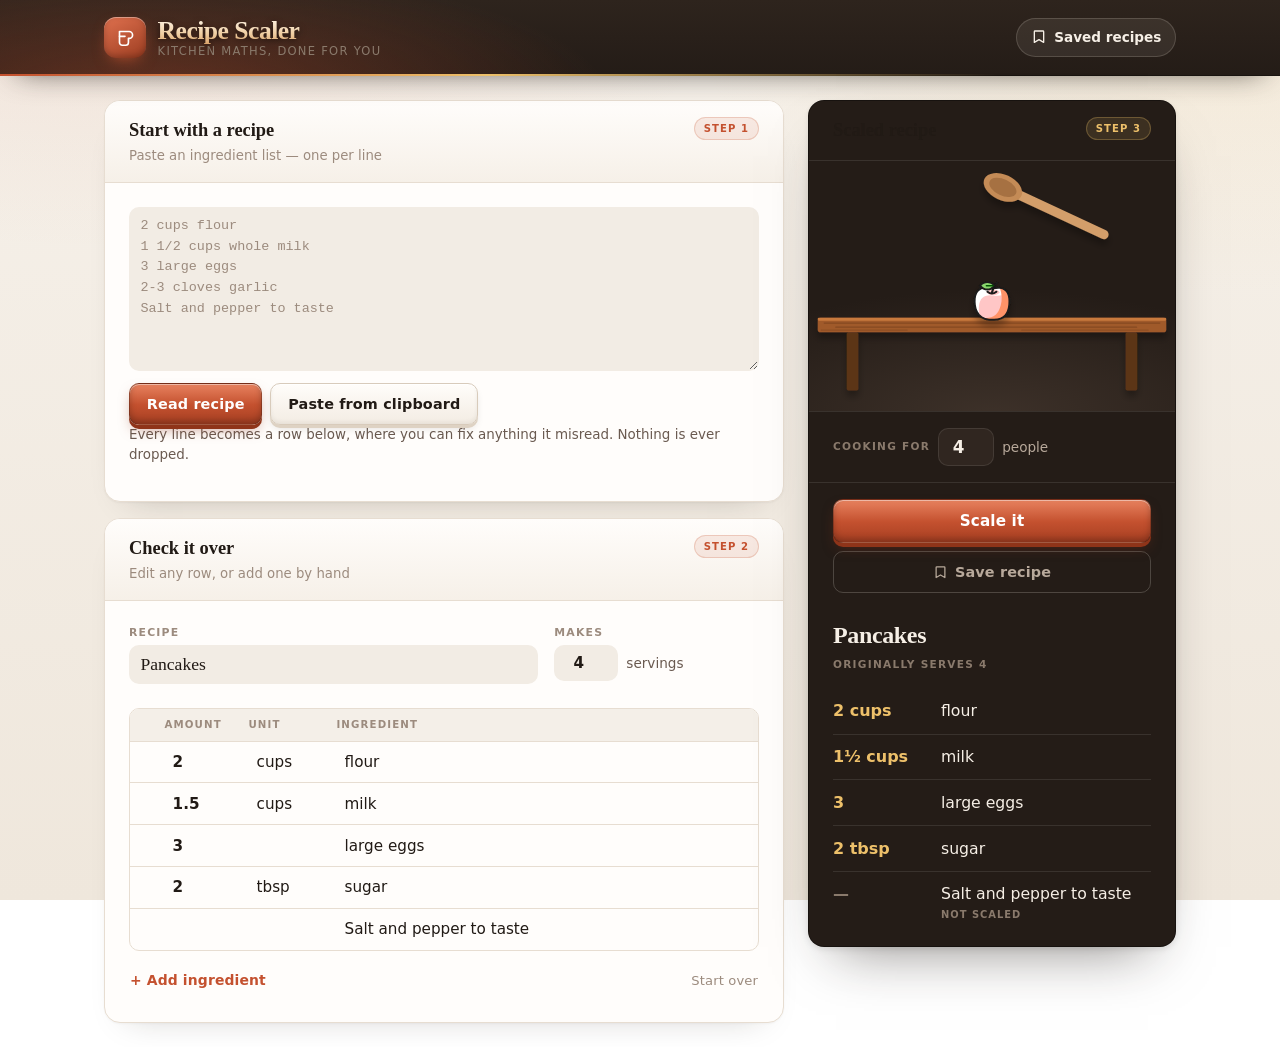
==== commit 04f310f4: "Add saved recipes page" ====
--- a/index.html
+++ b/index.html
@@ -29,6 +29,19 @@
             <span class="brand-tag">Kitchen maths, done for you</span>
           </span>
         </div>
+
+        <!-- Deliberately prominent: it's the only way to the saved recipes,
+             and it carries a count so you can see at a glance whether there
+             is anything there. script.js fills the count in. -->
+        <a class="saved-link" href="saved.html">
+          <svg viewBox="0 0 24 24" width="16" height="16" aria-hidden="true">
+            <path d="M6 3h12a1 1 0 0 1 1 1v16l-7-4-7 4V4a1 1 0 0 1 1-1z"
+                  fill="none" stroke="currentColor" stroke-width="2"
+                  stroke-linejoin="round" />
+          </svg>
+          Saved recipes
+          <span class="saved-count" id="saved-count"></span>
+        </a>
       </div>
     </header>
 
@@ -293,6 +306,22 @@
                  scene and re-deals the list, so there's a deliberate moment
                  where the change is shown rather than just happening. -->
             <button type="button" id="scale-button">Scale it</button>
+
+            <!-- Saving is a separate, deliberate act — the working recipe is
+                 already autosaved on every keystroke, but that copy is
+                 overwritten constantly. This adds it to a keepable list.
+                 Needs a name, which the editor already asks for. -->
+            <button type="button" id="save-button" class="button-on-dark">
+              <svg viewBox="0 0 24 24" width="15" height="15" aria-hidden="true">
+                <path d="M6 3h12a1 1 0 0 1 1 1v16l-7-4-7 4V4a1 1 0 0 1 1-1z"
+                      fill="none" stroke="currentColor" stroke-width="2"
+                      stroke-linejoin="round" />
+              </svg>
+              Save recipe
+            </button>
+
+            <!-- Filled in by script.js: "Saved.", or a reason it couldn't. -->
+            <p class="save-message" id="save-message"></p>
           </div>
 
           <!-- Starts empty on purpose. script.js fills this in. -->
--- a/style.css
+++ b/style.css
@@ -1180,3 +1180,272 @@
     grid-template-columns: 5.25rem minmax(0, 1fr);
   }
 }
+
+
+/* ============================================================
+   SAVED RECIPES
+   ============================================================ */
+
+/* ---------- The header link ----------
+   Prominent on purpose: it is the only route to the saved page,
+   and it carries a count so you can tell at a glance whether
+   there's anything there. */
+
+.saved-link {
+  display: inline-flex;
+  align-items: center;
+  gap: 0.45rem;
+  padding: 0.5rem 0.85rem;
+  border-radius: 999px;
+  font-size: 0.85rem;
+  font-weight: 600;
+  text-decoration: none;
+  color: var(--on-dark);
+  background: rgba(246, 239, 230, 0.08);
+  border: 1px solid rgba(246, 239, 230, 0.16);
+  transition: background-color 0.14s ease, border-color 0.14s ease;
+}
+
+.saved-link:hover {
+  background: rgba(246, 239, 230, 0.14);
+  border-color: rgba(237, 192, 106, 0.5);
+}
+
+.saved-count {
+  min-width: 1.35rem;
+  padding: 0 0.35rem;
+  border-radius: 999px;
+  background: var(--gold);
+  color: var(--dark);
+  font-size: 0.72rem;
+  font-weight: 700;
+  text-align: center;
+  line-height: 1.35rem;
+}
+
+/* No count means nothing saved — hide the badge rather than
+   showing an empty circle. */
+.saved-count:empty {
+  display: none;
+}
+
+.saved-link-back {
+  background: transparent;
+  color: var(--on-dark-2);
+}
+
+.brand-link {
+  text-decoration: none;
+}
+
+/* ---------- The Save button on the dark card ---------- */
+
+.button-on-dark {
+  display: inline-flex;
+  align-items: center;
+  justify-content: center;
+  gap: 0.45rem;
+  width: 100%;
+  margin-top: var(--s2);
+  background: transparent;
+  color: var(--on-dark-2);
+  border: 1px solid rgba(246, 239, 230, 0.2);
+  box-shadow: none;
+}
+
+.button-on-dark:hover {
+  background: rgba(246, 239, 230, 0.07);
+  color: var(--on-dark);
+  border-color: rgba(237, 192, 106, 0.45);
+  filter: none;
+}
+
+.button-on-dark:active {
+  transform: translateY(1px);
+  box-shadow: none;
+}
+
+.save-message {
+  margin: var(--s2) 0 0;
+  font-size: 0.8rem;
+  text-align: center;
+  color: var(--on-dark-3);
+}
+
+.save-message:empty {
+  display: none;
+}
+
+.save-message-ok {
+  color: var(--gold);
+}
+
+.save-message-warn {
+  color: #f0a08a;
+}
+
+/* ============================================================
+   THE SAVED PAGE
+   ============================================================ */
+
+.saved-page {
+  max-width: 52rem;
+  margin: 0 auto;
+  padding: var(--s6) var(--s5) var(--s6);
+}
+
+.saved-page-head {
+  margin-bottom: var(--s5);
+  padding-bottom: var(--s4);
+  border-bottom: 2px solid var(--hairline-2);
+}
+
+.saved-title {
+  margin: 0;
+  font-family: var(--serif);
+  font-size: 2rem;
+  font-weight: 600;
+  letter-spacing: -0.02em;
+  color: var(--ink);
+}
+
+.saved-sub {
+  margin: 0.2rem 0 0;
+  font-size: 0.85rem;
+  letter-spacing: 0.06em;
+  text-transform: uppercase;
+  color: var(--ink-3);
+}
+
+.saved-sub:empty {
+  display: none;
+}
+
+/* ---------- One saved recipe ----------
+   A wide row, not a square tile. Twenty tiles become a wall you
+   have to scan in two dimensions; twenty rows stay a list you
+   read straight down. Each carries a rule beneath it and an
+   accent edge that appears on hover, so they stay separate
+   objects however many there are. */
+
+.saved-row {
+  display: flex;
+  align-items: center;
+  justify-content: space-between;
+  gap: var(--s4);
+  padding: var(--s4) var(--s4) var(--s4) var(--s5);
+  background: var(--surface);
+  border: 1px solid var(--hairline);
+  border-left: 4px solid var(--hairline-2);
+  border-radius: var(--r);
+  margin-bottom: var(--s3);
+  transition: border-color 0.14s ease, box-shadow 0.14s ease,
+    transform 0.1s ease;
+}
+
+.saved-row:hover {
+  border-left-color: var(--accent);
+  box-shadow: 0 8px 20px -12px rgba(33, 26, 21, 0.35);
+  transform: translateX(2px);
+}
+
+.saved-row-body {
+  min-width: 0;
+}
+
+.saved-row-name {
+  margin: 0;
+  font-family: var(--serif);
+  font-size: 1.2rem;
+  font-weight: 600;
+  color: var(--ink);
+}
+
+.saved-row-meta {
+  margin: 0.15rem 0 0;
+  font-size: 0.74rem;
+  font-weight: 700;
+  letter-spacing: 0.08em;
+  text-transform: uppercase;
+  color: var(--accent);
+}
+
+.saved-row-preview {
+  margin: 0.35rem 0 0;
+  font-size: 0.88rem;
+  color: var(--ink-2);
+  /* One line only — a long ingredient list would push the rows
+     to wildly different heights and break the rhythm. */
+  overflow: hidden;
+  text-overflow: ellipsis;
+  white-space: nowrap;
+}
+
+.saved-row-actions {
+  display: flex;
+  align-items: center;
+  gap: var(--s3);
+  flex: none;
+}
+
+.saved-row-actions button {
+  min-height: 38px;
+}
+
+/* ---------- Nothing saved yet ---------- */
+
+.saved-empty {
+  padding: var(--s6) var(--s5);
+  text-align: center;
+  color: var(--ink-2);
+  background: var(--surface);
+  border: 1px dashed var(--hairline-2);
+  border-radius: var(--r-lg);
+}
+
+.saved-empty-title {
+  margin: 0 0 var(--s2);
+  font-family: var(--serif);
+  font-size: 1.25rem;
+  color: var(--ink);
+}
+
+.saved-empty p {
+  margin: 0 auto;
+  max-width: 28rem;
+}
+
+.saved-empty-link {
+  display: inline-block;
+  margin-top: var(--s4);
+  color: var(--accent);
+  font-weight: 600;
+  text-decoration: none;
+  border-bottom: 2px solid var(--accent-wash);
+}
+
+.saved-empty-link:hover {
+  border-bottom-color: var(--accent);
+}
+
+@media (max-width: 620px) {
+  /* The tagline and the link text both go; the icon and count
+     carry the meaning on a narrow bar. */
+  .saved-link span:not(.saved-count) {
+    display: none;
+  }
+
+  .saved-page {
+    padding: var(--s5) var(--s4);
+  }
+
+  .saved-row {
+    flex-direction: column;
+    align-items: stretch;
+    gap: var(--s3);
+  }
+
+  .saved-row-actions button {
+    flex: 1;
+  }
+}
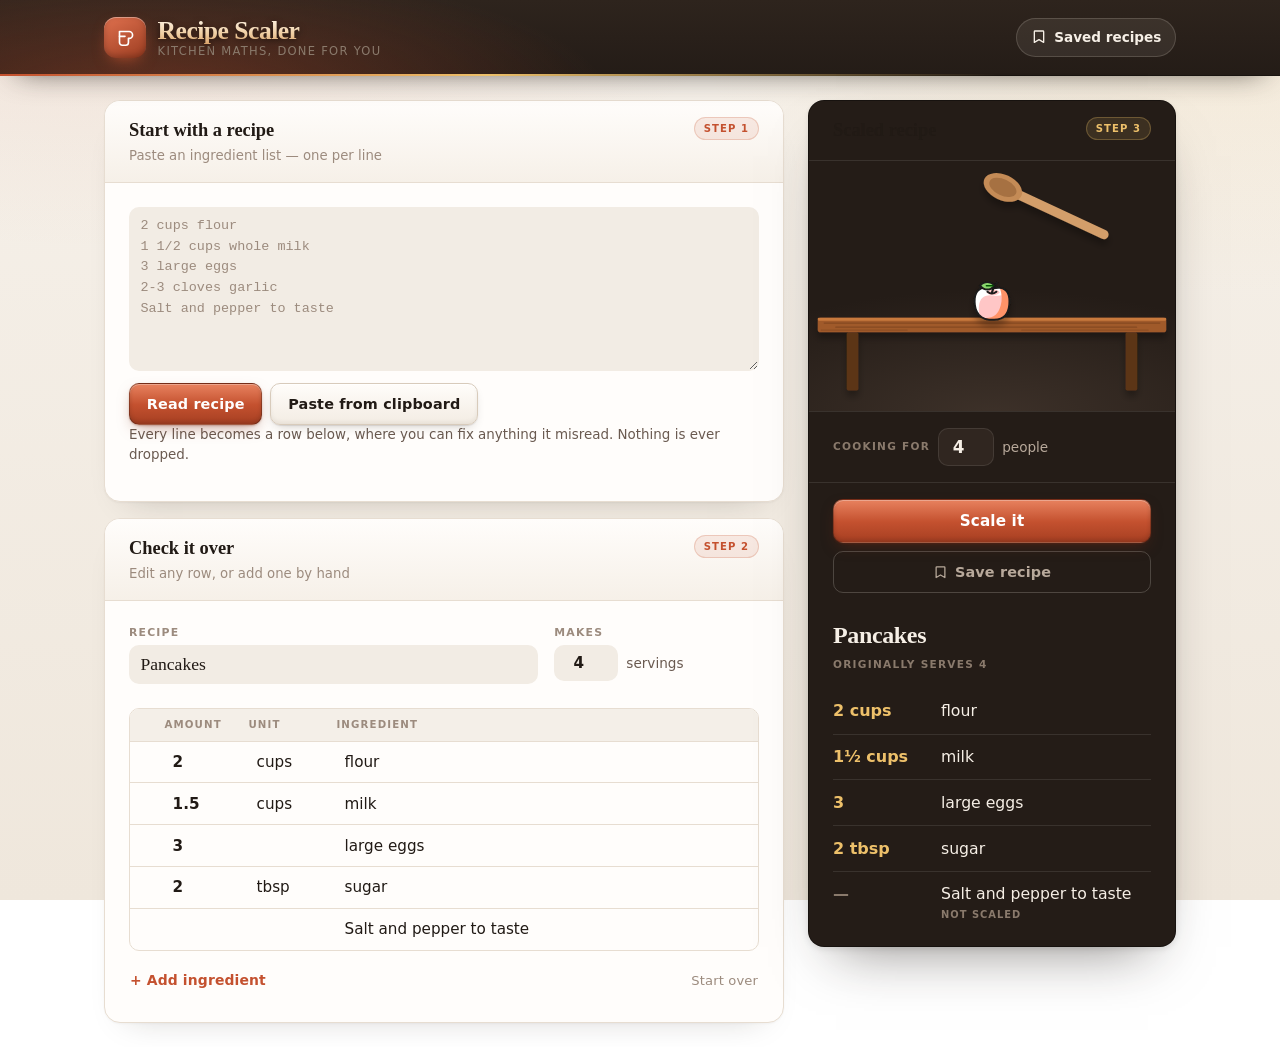
==== commit 66b33abf: "Round countable ranges and warn on failed saves" ====
--- a/index.html
+++ b/index.html
@@ -92,6 +92,11 @@
         </div>
 
         <div class="card-body">
+          <!-- Only filled in if the browser refuses to store anything, so
+               a recipe that will silently vanish on refresh says so while
+               it's still on screen. Empty the rest of the time. -->
+          <p id="storage-warning" class="storage-warning"></p>
+
           <!-- Filled in by script.js after a paste is read, e.g. "Read 9 of
                10 lines. Check the marked one." Empty until then. -->
           <p id="review-notice"></p>
--- a/style.css
+++ b/style.css
@@ -547,21 +547,27 @@
   border: 1px solid rgba(0, 0, 0, 0.3);
   min-height: 42px;
   position: relative;
-  /* The stack, from the inside out:
-       1. a bright inner line along the top — light catching the
-          top edge of a raised surface
+  /* Elevation done with light, not with a second shape.
+     An earlier version put a solid 4px block of a much darker
+     colour underneath as a fake "side". Because that colour was a
+     different hue from the face, it didn't read as an edge — it
+     read as a second rectangle sitting behind the button with a
+     hard seam between them.
+     The rule that fixes it: a shadow has to be the SAME colour
+     family as the surface casting it, softened and semi
+     transparent. Everything below is a tinted black or white at
+     low opacity, blurred:
+       1. a bright inner line along the top edge — light catching
+          a raised surface
        2. a soft inner shade along the bottom — the face curving
           away from that light
-       3. a solid 4px block of dark colour underneath, with no
-          blur: this is the button's SIDE. It's what makes it read
-          as an object with height rather than a rectangle with a
-          shadow
-       4. a real cast shadow on the surface below it */
+       3. a tight contact shadow, holding it to the page
+       4. a wider, softer cast shadow for the height */
   box-shadow:
-    inset 0 1px 0 rgba(255, 255, 255, 0.45),
-    inset 0 -3px 6px rgba(0, 0, 0, 0.22),
-    0 4px 0 #8f3419,
-    0 7px 14px -4px rgba(140, 50, 26, 0.5);
+    inset 0 1px 0 rgba(255, 255, 255, 0.3),
+    inset 0 -2px 4px rgba(0, 0, 0, 0.14),
+    0 1px 2px rgba(122, 44, 22, 0.28),
+    0 6px 16px -6px rgba(122, 44, 22, 0.55);
   transition: filter 0.14s ease, transform 0.06s ease, box-shadow 0.06s ease;
 }
 
@@ -569,24 +575,21 @@
   filter: brightness(1.05);
 }
 
-/* Pressing it drops the face onto its own side: move down by 3px
-   and shorten the side to 1px, so the total height loses exactly
-   what the movement gained. The button compresses rather than
-   sliding around. */
+/* Pressing it settles the button onto the page: it moves down,
+   the cast shadow shrinks to almost nothing, and the inner shade
+   flips to the top so the face reads as pushed in. */
 button:active {
-  transform: translateY(3px);
+  transform: translateY(1px);
   box-shadow:
-    inset 0 1px 0 rgba(255, 255, 255, 0.3),
-    inset 0 -2px 4px rgba(0, 0, 0, 0.25),
-    0 1px 0 #8f3419,
-    0 2px 5px -2px rgba(140, 50, 26, 0.45);
+    inset 0 2px 5px rgba(0, 0, 0, 0.22),
+    0 1px 1px rgba(122, 44, 22, 0.22);
 }
 
 button:focus-visible {
   outline: none;
   box-shadow:
-    inset 0 1px 0 rgba(255, 255, 255, 0.45),
-    0 4px 0 #8f3419,
+    inset 0 1px 0 rgba(255, 255, 255, 0.3),
+    0 6px 16px -6px rgba(122, 44, 22, 0.55),
     0 0 0 3px var(--accent-wash);
 }
 
@@ -597,8 +600,8 @@
   box-shadow:
     inset 0 1px 0 rgba(255, 255, 255, 0.9),
     inset 0 -2px 4px rgba(33, 26, 21, 0.06),
-    0 3px 0 #ded2c3,
-    0 5px 10px -4px rgba(33, 26, 21, 0.22);
+    0 1px 1px rgba(33, 26, 21, 0.09),
+    0 5px 12px -6px rgba(33, 26, 21, 0.3);
 }
 
 .button-secondary:hover {
@@ -607,11 +610,10 @@
 }
 
 .button-secondary:active {
-  transform: translateY(2px);
+  transform: translateY(1px);
   box-shadow:
-    inset 0 1px 0 rgba(255, 255, 255, 0.7),
-    0 1px 0 #ded2c3,
-    0 2px 4px -2px rgba(33, 26, 21, 0.2);
+    inset 0 2px 4px rgba(33, 26, 21, 0.12),
+    0 1px 1px rgba(33, 26, 21, 0.08);
 }
 
 .button-quiet {
@@ -676,6 +678,22 @@
 }
 
 #review-notice:empty {
+  display: none;
+}
+
+/* Storage is refused. Stated plainly and left up, because the
+   condition doesn't resolve on its own. */
+.storage-warning {
+  margin: 0 0 var(--s4);
+  padding: var(--s3);
+  background: #fdeee9;
+  border-left: 3px solid var(--accent);
+  border-radius: 0 var(--r) var(--r) 0;
+  font-size: 0.87rem;
+  color: #8a3a22;
+}
+
+.storage-warning:empty {
   display: none;
 }
 
